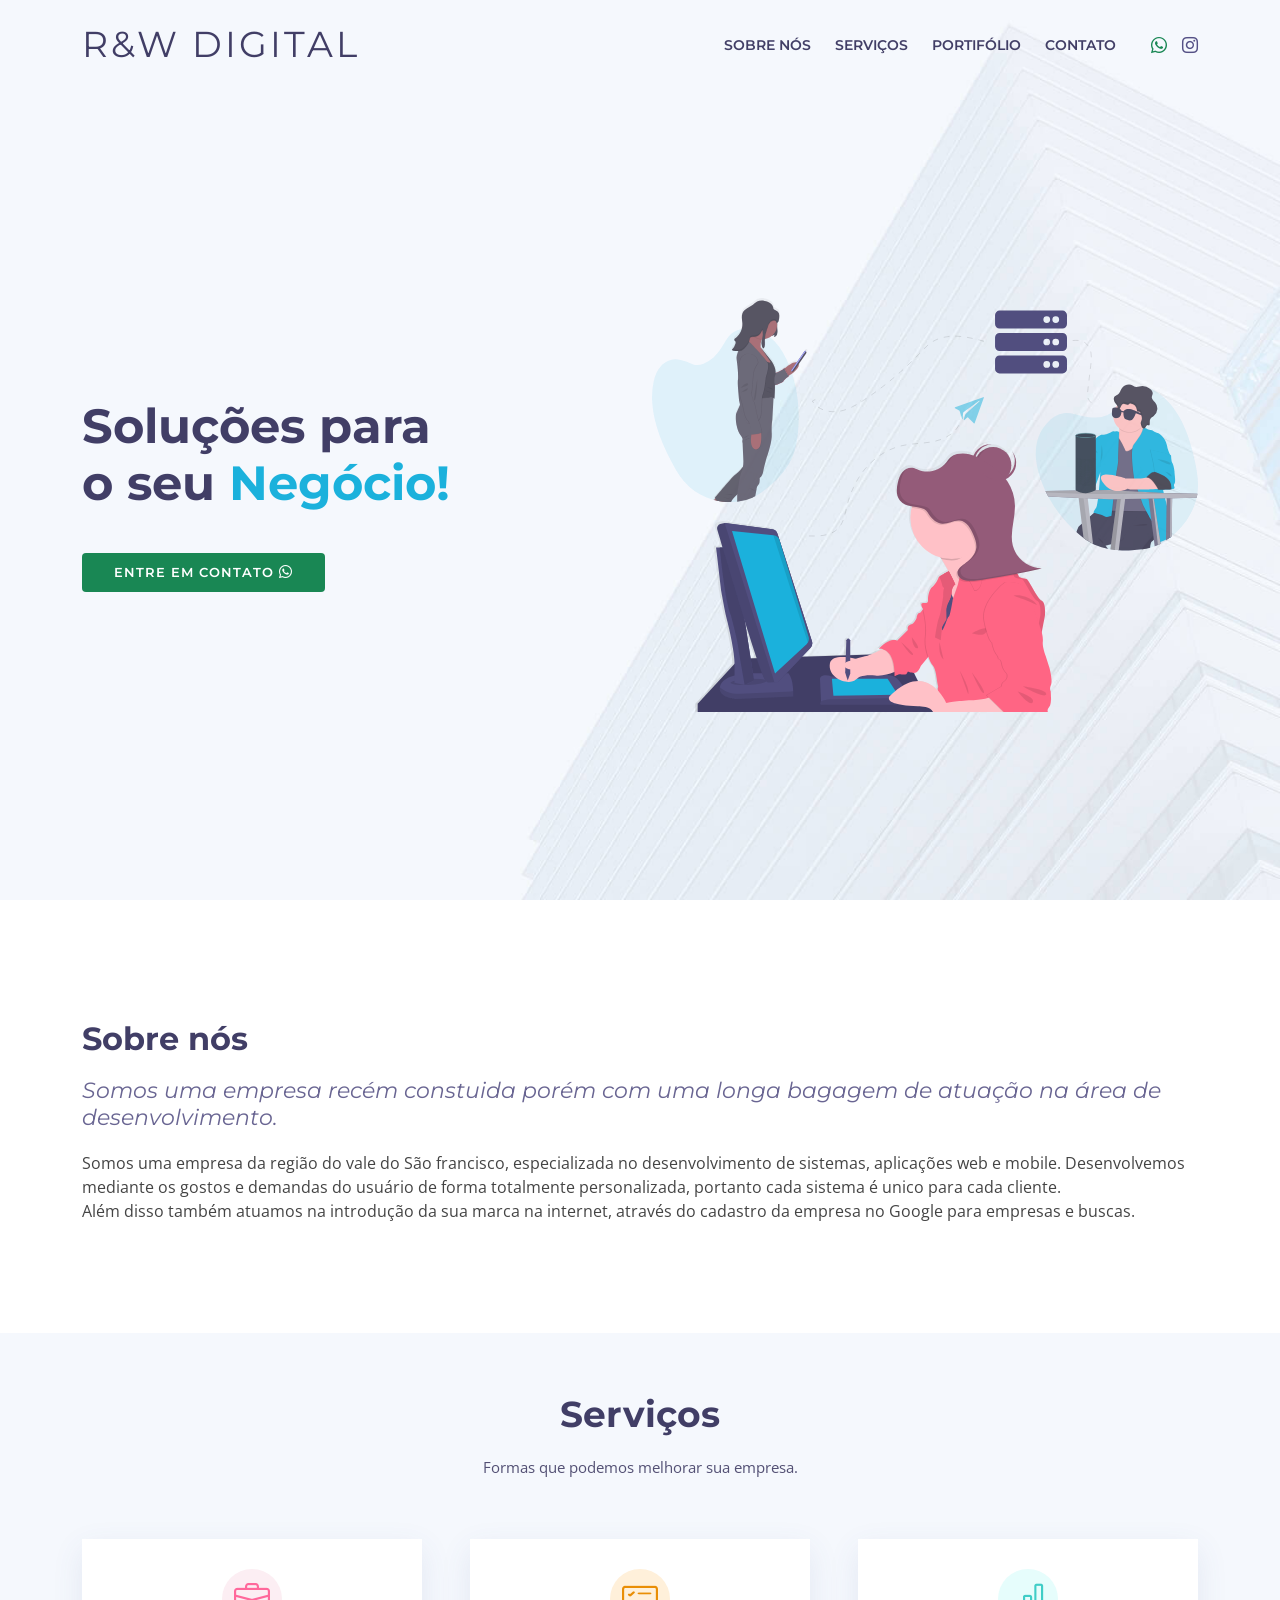
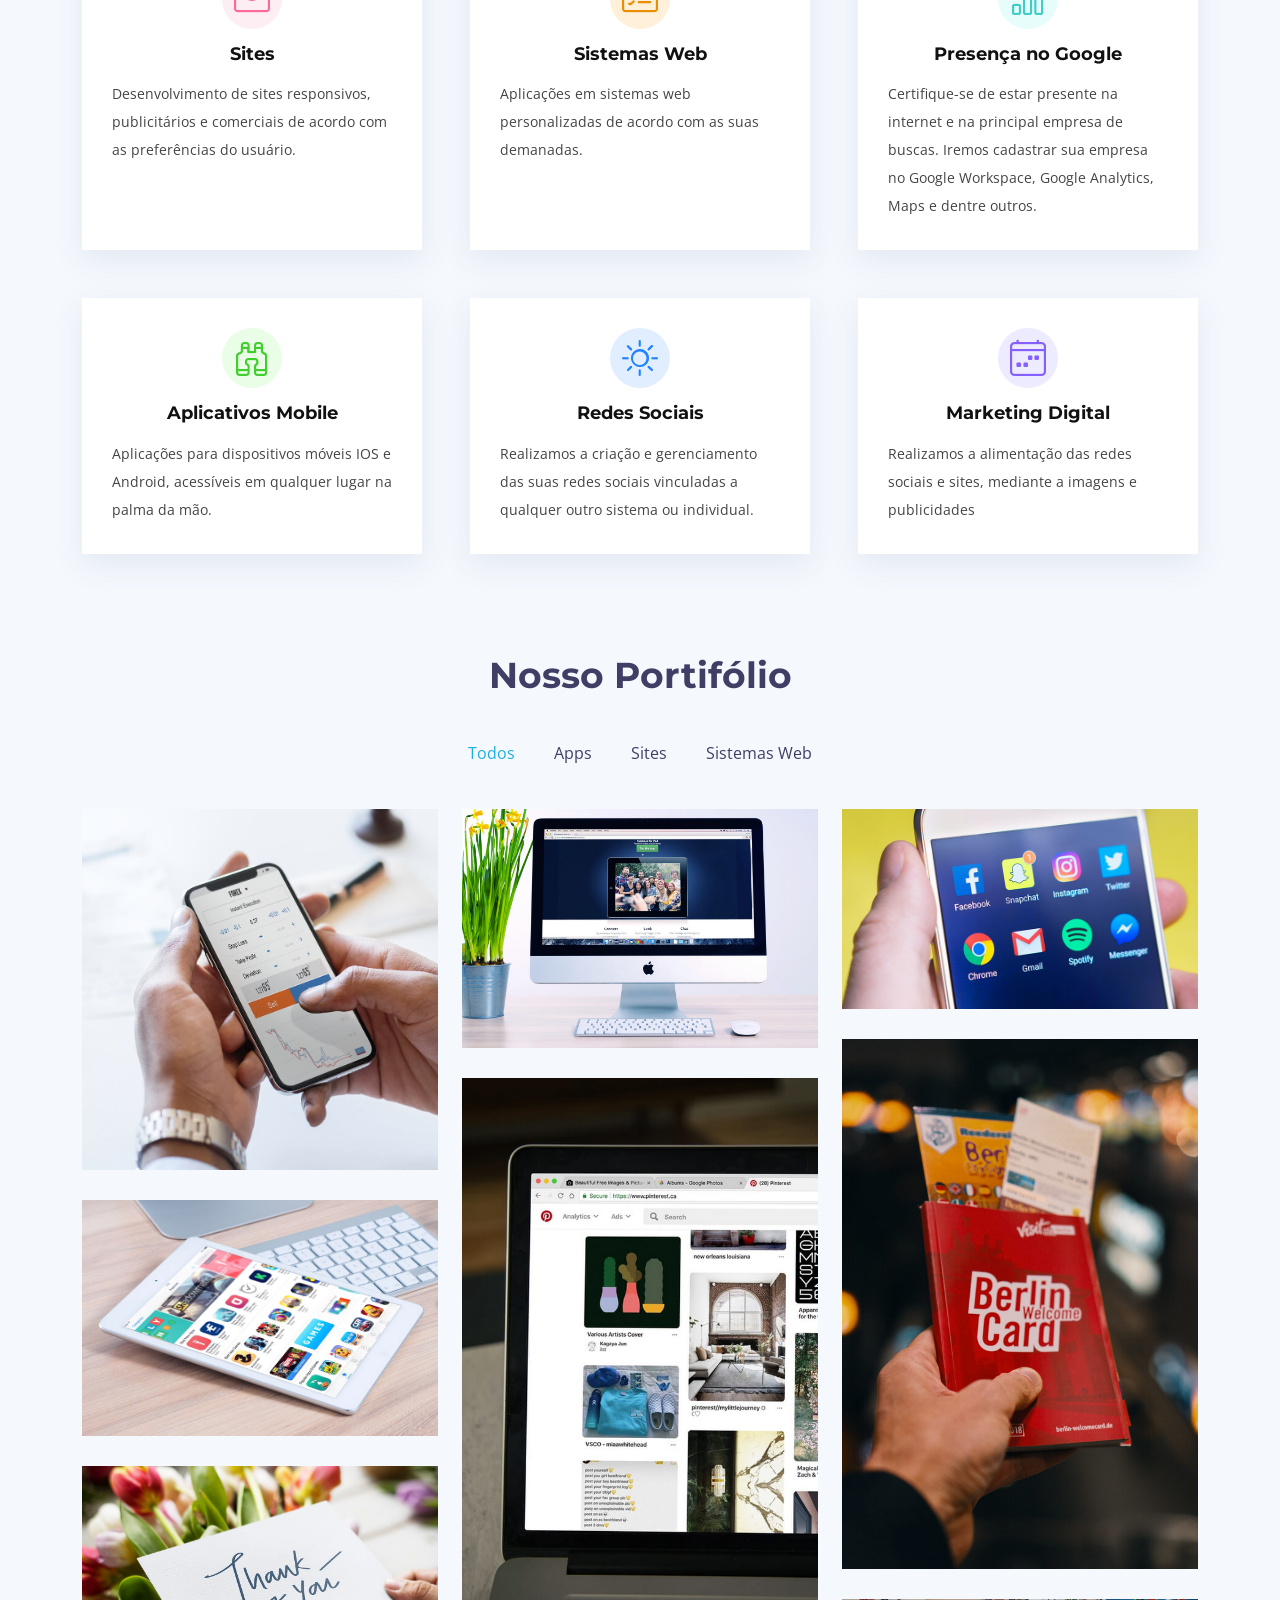
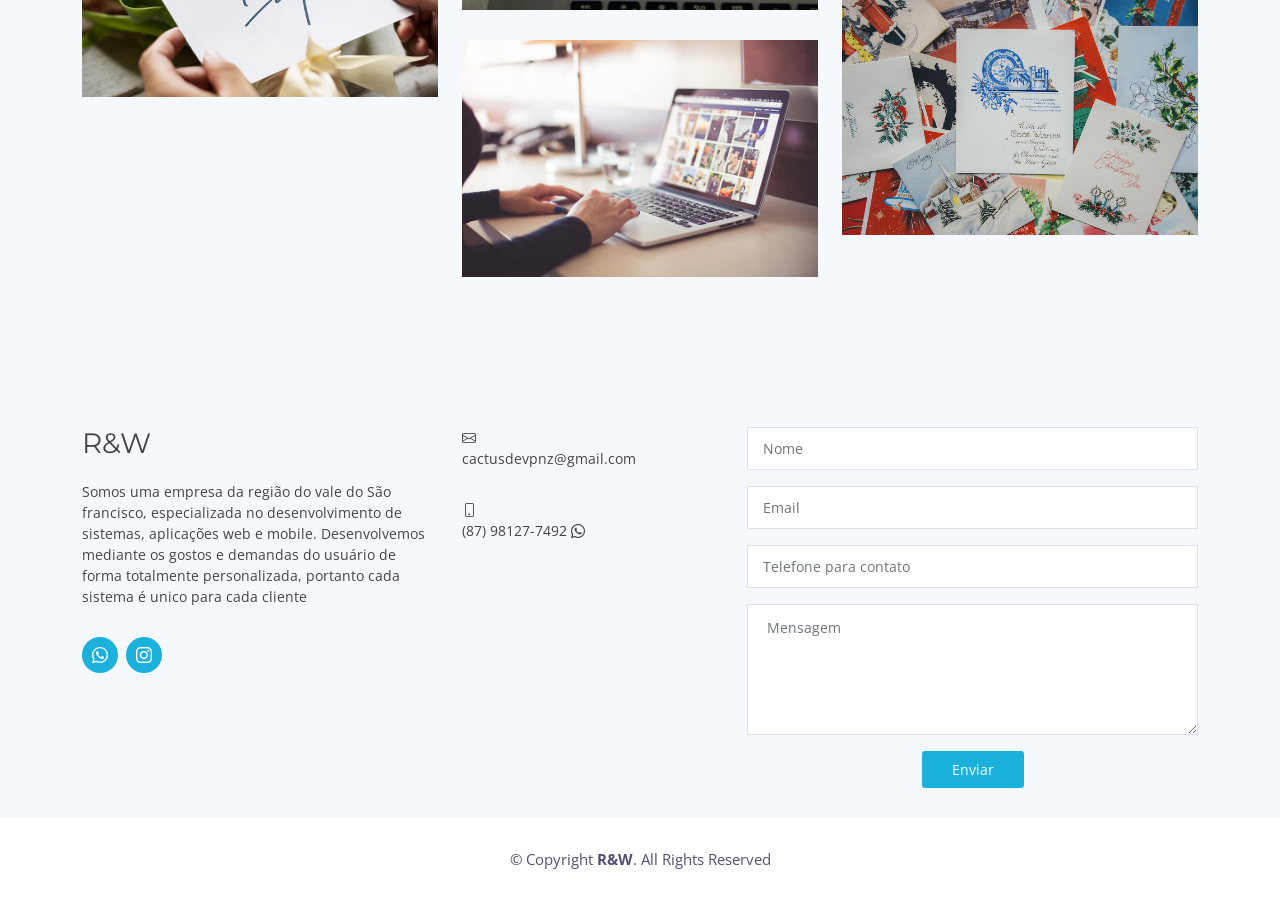
==== index.html @ 94a15585 "contato form" ====
<!DOCTYPE html>
<html lang="pt-br">

<head>
  <meta charset="utf-8">
  <meta content="width=device-width, initial-scale=1.0" name="viewport">
  <meta name="google-site-verification" content="Ckf6EqKa-P6KI727UfQ0Tz6dDLnNfq3krtAMqOIWmUk" />
  <title>R&W</title>
  <meta content="" name="description">
  <meta content="" name="keywords">

  <!-- Favicons -->
  <link href="assets/img/favicon.png" rel="icon">
  <link href="assets/img/apple-touch-icon.png" rel="apple-touch-icon">

  <!-- Google Fonts -->
  <link
    href="https://fonts.googleapis.com/css?family=Open+Sans:300,300i,400,400i,600,600i,700,700i|Montserrat:300,400,500,600,700"
    rel="stylesheet">

  <!-- Vendor CSS Files -->
  <link href="assets/vendor/aos/aos.css" rel="stylesheet">
  <link href="assets/vendor/bootstrap/css/bootstrap.min.css" rel="stylesheet">
  <link href="assets/vendor/bootstrap-icons/bootstrap-icons.css" rel="stylesheet">
  <link href="assets/vendor/glightbox/css/glightbox.min.css" rel="stylesheet">
  <link href="assets/vendor/swiper/swiper-bundle.min.css" rel="stylesheet">

  <!-- Template Main CSS File -->
  <link href="assets/css/style.css" rel="stylesheet">

  <!-- =======================================================
  * Template Name: Rapid - v4.7.1
  * Template URL: https://bootstrapmade.com/rapid-multipurpose-bootstrap-business-template/
  * Author: BootstrapMade.com
  * License: https://bootstrapmade.com/license/
  ======================================================== -->

    <!-- Global site tag (gtag.js) - Google Analytics -->
    <script async src="https://www.googletagmanager.com/gtag/js?id=UA-188227841-1">
    </script>
    <script>
        window.dataLayer = window.dataLayer || [];

        function gtag() {
            dataLayer.push(arguments);
        }
        gtag('js', new Date());

        gtag('config', 'UA-188227841-1');
    </script>
</head>

<body>

  <!-- ======= Header ======= -->
  <header id="header" class="fixed-top d-flex align-items-center header-transparent">
    <div class="container d-flex align-items-center">

      <h1 class="logo me-auto"><a href="index.html">R&W Digital</a></h1>
      <!-- Uncomment below if you prefer to use an image logo -->
      <!-- <a href="index.html" class="logo me-auto"><img src="assets/img/logo.png" alt="" class="img-fluid"></a>-->

      <nav id="navbar" class="navbar order-last order-lg-0">
        <ul>
          <li><a class="nav-link scrollto" href="#about">Sobre nós</a></li>
          <li><a class="nav-link scrollto" href="#services">Serviços</a></li>
          <li><a class="nav-link scrollto " href="#portfolio">Portifólio</a></li>
          <li><a class="nav-link scrollto" href="#footer">Contato</a></li>
        </ul>
        <i class="bi bi-list mobile-nav-toggle"></i>
      </nav>
      <!-- .navbar -->

      <div class="social-links">
        <a href="https://wa.me/+5587981277492" class=""><i class="bi bi-whatsapp btn-outline-success"></i></a>
        <a href="#" class="instagram"><i class="bi bi-instagram"></i></a>
      </div>

    </div>
  </header>
  <!-- End Header -->

  <!-- ======= Hero Section ======= -->
  <section id="hero" class="clearfix">
    <div class="container d-flex h-100">
      <div class="row justify-content-center align-self-center" data-aos="fade-up">
        <div class="col-lg-6 intro-info order-lg-first order-last" data-aos="zoom-in" data-aos-delay="100">
          <h2>Soluções para<br> o seu <span>Negócio!</span></h2>
          <div>
            <a href="https://wa.me/+5587981277492" class="btn-get-started scrollto bg-success">Entre em Contato <i class="bi bi-whatsapp"></i></a>
          </div>
        </div>

        <div class="col-lg-6 intro-img order-lg-last order-first" data-aos="zoom-out" data-aos-delay="200">
          <img src="assets/img/intro-img.svg" alt="" class="img-fluid">
        </div>
      </div>

    </div>
  </section>
  <!-- End Hero -->

  <main id="main">

    <!-- ======= About Section ======= -->
    <section id="about" class="about">

      <div class="container" data-aos="fade-up">
        <div class="">
          
          <!-- imagem de sobre
          <div class="col-lg-5 col-md-6">
            <div class="about-img" data-aos="fade-right" data-aos-delay="100">
              <img src="assets/img/about-img.jpg" alt="">
            </div>
          </div>-->

          <div class="">
            <div class="about-content" data-aos="fade-left" data-aos-delay="100">
              <h2>Sobre nós</h2>
              <h3>Somos uma empresa recém constuida porém com uma longa bagagem de atuação na área de desenvolvimento.
              </h3>

              <p>Somos uma empresa da região do vale do São francisco, especializada no desenvolvimento de sistemas,
                aplicações web e mobile. Desenvolvemos mediante os gostos e demandas do usuário de forma totalmente
                personalizada, portanto cada sistema é unico para cada cliente. <br> Além disso também atuamos na introdução
                da sua marca na internet, através do cadastro da empresa no Google para empresas e buscas.

              </p>
              <!-- tópicos sobre
              <ul>
                <li><i class="bi bi-check-circle"></i> .</li>
                <li><i class="bi bi-check-circle"></i> Duis aute irure dolor in reprehenderit in voluptate velit.</li>
                <li><i class="bi bi-check-circle"></i> Ullamco laboris nisi ut aliquip ex ea commodo consequat. Duis
                  aute irure dolor in reprehenderit in voluptate trideta storacalaperda mastiro dolore eu fugiat nulla
                  pariatur.
                </li>
              </ul>-->

            </div>
          </div>
        </div>
      </div>

    </section>
    <!-- End About Section -->

    <!-- ======= Services Section ======= -->
    <section id="services" class="services section-bg">
      <div class="container" data-aos="fade-up">

        <header class="section-header">
          <h3>Serviços</h3>
          <p>Formas que podemos melhorar sua empresa.</p>
        </header>

        <div class="row g-5">

          <div class="col-md-6 col-lg-4 wow bounceInUp" data-aos="zoom-in" data-aos-delay="100">
            <div class="box">
              <div class="icon" style="background: #fceef3;"><i class="bi bi-briefcase" style="color: #ff689b;"></i>
              </div>
              <h4 class="title"><a>Sites</a></h4>
              <p class="description">Desenvolvimento de sites responsivos, publicitários e comerciais de acordo com as preferências do usuário.</p>
            </div>
          </div>
          <div class="col-md-6 col-lg-4" data-aos="zoom-in" data-aos-delay="200">
            <div class="box">
              <div class="icon" style="background: #fff0da;"><i class="bi bi-card-checklist"
                  style="color: #e98e06;"></i></div>
              <h4 class="title"><a>Sistemas Web </a></h4>
              <p class="description">Aplicações em sistemas web personalizadas de acordo com as suas demanadas.</p>
            </div>
          </div>

          <div class="col-md-6 col-lg-4" data-aos="zoom-in" data-aos-delay="300">
            <div class="box">
              <div class="icon" style="background: #e6fdfc;"><i class="bi bi-bar-chart" style="color: #3fcdc7;"></i>
              </div>
              <h4 class="title"><a>Presença no Google</a></h4>
              <p class="description">Certifique-se de estar presente na internet e na principal empresa de buscas.
                Iremos cadastrar sua empresa no Google Workspace, Google Analytics, Maps e dentre outros. </p>
            </div>
          </div>
          <div class="col-md-6 col-lg-4 wow" data-aos="zoom-in" data-aos-delay="100">
            <div class="box">
              <div class="icon" style="background: #eafde7;"><i class="bi bi-binoculars" style="color:#41cf2e;"></i>
              </div>
              <h4 class="title"><a>Aplicativos Mobile</a></h4>
              <p class="description">Aplicações para dispositivos móveis IOS e Android, acessíveis em qualquer lugar na palma da mão.</p>
            </div>
          </div>

          <div class="col-md-6 col-lg-4" data-aos="zoom-in" data-aos-delay="200" ">
        <div class=" box ">
            <div class=" icon " style=" background: #e1eeff; "><i class=" bi bi-brightness-high " style=" color:
            #2282ff; "></i>
            </div>
            <h4 class=" title "><a>Redes Sociais</a></h4>
            <p class=" description ">Realizamos a criação e gerenciamento das suas redes sociais vinculadas a qualquer outro sistema ou individual.</p>
          </div>
        </div>

        <div class=" col-md-6 col-lg-4 " data-aos=" zoom-in " data-aos-delay=" 300 ">
          <div class=" box ">
            <div class=" icon " style=" background: #ecebff; "><i class=" bi bi-calendar4-week " style=" color:
            #8660fe; "></i>
            </div>
            <h4 class=" title "><a>Marketing Digital</a></h4>
            <p class=" description ">Realizamos a alimentação das redes sociais e sites, mediante a imagens e publicidades </p>
          </div>
        </div>

      </div>

      </div>
    </section><!-- End Services Section -->

    <!-- ======= Features Section ======= -->
    <!-- Seção a avaliar o corte 

    <section id=" features " class=" features ">
      <div class=" container " data-aos=" fade-up ">

        <div class=" row feature-item ">
          <div class=" col-lg-6 " data-aos=" fade-right " data-aos-delay=" 100 ">
            <img src=" assets/img/features-1.svg " class=" img-fluid " alt=" ">
          </div>
          <div class=" col-lg-6 wow fadeInUp pt-5 pt-lg-0 " data-aos=" fade-left " data-aos-delay=" 150 ">
            <h4>Voluptatem dignissimos provident quasi corporis voluptates sit assumenda.</h4>
            <p>
              Ipsum in aspernatur ut possimus sint. Quia omnis est occaecati possimus ea. Quas molestiae perspiciatis
              occaecati qui rerum. Deleniti quod porro sed quisquam saepe. Numquam mollitia recusandae non ad at et a.
            </p>
            <p>
              Ad vitae recusandae odit possimus. Quaerat cum ipsum corrupti. Odit qui asperiores ea corporis deserunt
              veritatis quidem expedita perferendis. Qui rerum eligendi ex doloribus quia sit. Porro rerum eum eum.
            </p>
          </div>
        </div>

        <div class=" row feature-item mt-5 pt-5 ">
          <div class=" col-lg-6 wow fadeInUp order-1 order-lg-2 " data-aos=" fade-left " data-aos-delay=" 100 ">
            <img src=" assets/img/features-2.svg " class=" img-fluid " alt=" ">
          </div>

          <div class=" col-lg-6 wow fadeInUp pt-4 pt-lg-0 order-2 order-lg-1 " data-aos=" fade-right " data-aos-delay="
            150 ">
            <h4>Neque saepe temporibus repellat ea ipsum et. Id vel et quia tempora facere reprehenderit.</h4>
            <p>
              Delectus alias ut incidunt delectus nam placeat in consequatur. Sed cupiditate quia ea quis. Voluptas nemo
              qui aut distinctio. Cumque fugit earum est quam officiis numquam. Ducimus corporis autem at blanditiis
              beatae incidunt sunt.
            </p>
            <p>
              Voluptas saepe natus quidem blanditiis. Non sunt impedit voluptas mollitia beatae. Qui esse molestias.
              Laudantium libero nisi vitae debitis. Dolorem cupiditate est perferendis iusto.
            </p>
            <p>
              Eum quia in. Magni quas ipsum a. Quis ex voluptatem inventore sint quia modi. Numquam est aut fuga
              mollitia exercitationem nam accusantium provident quia.
            </p>
          </div>

        </div>

      </div>
    </section><!-- End Features Section -->

    <!-- ======= Portfolio Section ======= -->
    <section id="portfolio" class=" portfolio section-bg ">
      <div class="container" data-aos=" fade-up ">

        <header class="section-header ">
          <h3 class="section-title">Nosso Portifólio</h3>
        </header>

        <div class="row" data-aos="fade-up" data-aos-delay=" 100 ">
          <div class="col-lg-12">
            <ul id="portfolio-flters">
              <li data-filter=" * " class=" filter-active ">Todos</li>
              <li data-filter=" .filter-app ">Apps</li>
              <li data-filter=" .filter-card ">Sites</li>
              <li data-filter=" .filter-web ">Sistemas Web</li>
            </ul>
          </div>
        </div>

        <div class=" row portfolio-container " data-aos=" fade-up " data-aos-delay=" 200 ">

          <div class=" col-lg-4 col-md-6 portfolio-item filter-app ">
            <div class=" portfolio-wrap ">
              <img src=" assets/img/portfolio/app1.jpg " class=" img-fluid " alt=" ">
              <div class=" portfolio-info ">
                <h4><a href=" portfolio-details.html ">App 1</a></h4>
                <p>App</p>
                <div>
                  <a href=" assets/img/portfolio/app1.jpg " data-gallery=" portfolioGallery " title=" App 1 "
                    class=" link-preview portfolio-lightbox "><i class=" bi bi-plus "></i></a>
                  <a href=" portfolio-details.html " class=" link-details " title=" More Details "><i
                      class=" bi bi-link "></i></a>
                </div>
              </div>
            </div>
          </div>

          <div class=" col-lg-4 col-md-6 portfolio-item filter-web " data-wow-delay=" 0.1s ">
            <div class=" portfolio-wrap ">
              <img src=" assets/img/portfolio/web3.jpg " class=" img-fluid " alt=" ">
              <div class=" portfolio-info ">
                <h4><a href=" portfolio-details.html ">Web 3</a></h4>
                <p>Web</p>
                <div>
                  <a href=" assets/img/portfolio/web3.jpg " class=" link-preview portfolio-lightbox "
                    data-gallery=" portfolioGallery " title=" Web 3 "><i class=" bi bi-plus "></i></a>
                  <a href=" portfolio-details.html " class=" link-details " title=" More Details "><i
                      class=" bi bi-link "></i></a>
                </div>
              </div>
            </div>
          </div>

          <div class=" col-lg-4 col-md-6 portfolio-item filter-app " data-wow-delay=" 0.2s ">
            <div class=" portfolio-wrap ">
              <img src=" assets/img/portfolio/app2.jpg " class=" img-fluid " alt=" ">
              <div class=" portfolio-info ">
                <h4><a href=" portfolio-details.html ">App 2</a></h4>
                <p>App</p>
                <div>
                  <a href=" assets/img/portfolio/app2.jpg " class=" link-preview portfolio-lightbox "
                    data-gallery=" portfolioGallery " title=" App 2 "><i class=" bi bi-plus "></i></a>
                  <a href=" portfolio-details.html " class=" link-details " title=" More Details "><i
                      class=" bi bi-link "></i></a>
                </div>
              </div>
            </div>
          </div>

          <div class=" col-lg-4 col-md-6 portfolio-item filter-card ">
            <div class=" portfolio-wrap ">
              <img src=" assets/img/portfolio/card2.jpg " class=" img-fluid " alt=" ">
              <div class=" portfolio-info ">
                <h4><a href=" portfolio-details.html ">Card 2</a></h4>
                <p>Card</p>
                <div>
                  <a href=" assets/img/portfolio/card2.jpg " class=" link-preview portfolio-lightbox "
                    data-gallery=" portfolioGallery " title=" Card 2 "><i class=" bi bi-plus "></i></a>
                  <a href=" portfolio-details.html " class=" link-details " title=" More Details "><i
                      class=" bi bi-link "></i></a>
                </div>
              </div>
            </div>
          </div>

          <div class=" col-lg-4 col-md-6 portfolio-item filter-web " data-wow-delay=" 0.1s ">
            <div class=" portfolio-wrap ">
              <img src=" assets/img/portfolio/web2.jpg " class=" img-fluid " alt=" ">
              <div class=" portfolio-info ">
                <h4><a href=" portfolio-details.html ">Web 2</a></h4>
                <p>Web</p>
                <div>
                  <a href=" assets/img/portfolio/web2.jpg " class=" link-preview portfolio-lightbox "
                    data-gallery=" portfolioGallery " title=" Web 2 "><i class=" bi bi-plus "></i></a>
                  <a href=" portfolio-details.html " class=" link-details " title=" More Details "><i
                      class=" bi bi-link "></i></a>
                </div>
              </div>
            </div>
          </div>

          <div class=" col-lg-4 col-md-6 portfolio-item filter-app " data-wow-delay=" 0.2s ">
            <div class=" portfolio-wrap ">
              <img src=" assets/img/portfolio/app3.jpg " class=" img-fluid " alt=" ">
              <div class=" portfolio-info ">
                <h4><a href=" portfolio-details.html ">App 3</a></h4>
                <p>App</p>
                <div>
                  <a href=" assets/img/portfolio/app3.jpg " class=" link-preview portfolio-lightbox "
                    data-gallery=" portfolioGallery " title=" App 3 "><i class=" bi bi-plus "></i></a>
                  <a href=" portfolio-details.html " class=" link-details " title=" More Details "><i
                      class=" bi bi-link "></i></a>
                </div>
              </div>
            </div>
          </div>

          <div class=" col-lg-4 col-md-6 portfolio-item filter-card ">
            <div class=" portfolio-wrap ">
              <img src=" assets/img/portfolio/card1.jpg " class=" img-fluid " alt=" ">
              <div class=" portfolio-info ">
                <h4><a href=" portfolio-details.html ">Card 1</a></h4>
                <p>Card</p>
                <div>
                  <a href=" assets/img/portfolio/card1.jpg " class=" link-preview portfolio-lightbox "
                    data-gallery=" portfolioGallery " title=" Card 1 "><i class=" bi bi-plus "></i></a>
                  <a href=" portfolio-details.html " class=" link-details " title=" More Details "><i
                      class=" bi bi-link "></i></a>
                </div>
              </div>
            </div>
          </div>

          <div class=" col-lg-4 col-md-6 portfolio-item filter-card " data-wow-delay=" 0.1s ">
            <div class=" portfolio-wrap ">
              <img src=" assets/img/portfolio/card3.jpg " class=" img-fluid " alt=" ">
              <div class=" portfolio-info ">
                <h4><a href=" portfolio-details.html ">Card 3</a></h4>
                <p>Card</p>
                <div>
                  <a href=" assets/img/portfolio/card3.jpg " class=" link-preview portfolio-lightbox "
                    data-gallery=" portfolioGallery " title=" Card 3 "><i class=" bi bi-plus "></i></a>
                  <a href=" portfolio-details.html " class=" link-details " title=" More Details "><i
                      class=" bi bi-link "></i></a>
                </div>
              </div>
            </div>
          </div>

          <div class=" col-lg-4 col-md-6 portfolio-item filter-web " data-wow-delay=" 0.2s ">
            <div class=" portfolio-wrap ">
              <img src=" assets/img/portfolio/web1.jpg " class=" img-fluid " alt=" ">
              <div class=" portfolio-info ">
                <h4><a href=" portfolio-details.html ">Web 1</a></h4>
                <p>Web</p>
                <div>
                  <a href=" assets/img/portfolio/web1.jpg " class=" link-preview portfolio-lightbox "
                    data-gallery=" portfolioGallery " title=" Web 1 "><i class=" bi bi-plus "></i></a>
                  <a href=" portfolio-details.html " class=" link-details " title=" More Details "><i
                      class=" bi bi-link "></i></a>
                </div>
              </div>
            </div>
          </div>

        </div>

      </div>
    </section><!-- End Portfolio Section -->


    <!-- ======= Testimonials Section ======= -->
    <!--
    <section id=" testimonials " class=" testimonials ">
      <div class=" container " data-aos=" zoom-in ">

        <header class=" section-header ">
          <h3>Testimonials</h3>
        </header>

        <div class=" row justify-content-center ">
          <div class=" col-lg-8 ">

            <div class=" testimonials-slider swiper " data-aos=" fade-up " data-aos-delay=" 100 ">
              <div class=" swiper-wrapper ">

                <div class=" swiper-slide ">
                  <div class=" testimonial-item ">
                    <img src=" assets/img/testimonial-1.jpg " class=" testimonial-img " alt=" ">
                    <h3>Saul Goodman</h3>
                    <h4>Ceo &amp; Founder</h4>
                    <p>
                      Proin iaculis purus consequat sem cure digni ssim donec porttitora entum suscipit rhoncus. Accusantium quam, ultricies eget id, aliquam eget nibh et. Maecen aliquam, risus at semper.
                    </p>
                  </div>
                </div><!-- End testimonial item -->
    <!--
                <div class=" swiper-slide ">
                  <div class=" testimonial-item ">
                    <img src=" assets/img/testimonial-2.jpg " class=" testimonial-img " alt=" ">
                    <h3>Sara Wilsson</h3>
                    <h4>Designer</h4>
                    <p>
                      Export tempor illum tamen malis malis eram quae irure esse labore quem cillum quid cillum eram malis quorum velit fore eram velit sunt aliqua noster fugiat irure amet legam anim culpa.
                    </p>
                  </div>
                </div><!-- End testimonial item -->
    <!--              
                <div class=" swiper-slide ">
                  <div class=" testimonial-item ">
                    <img src=" assets/img/testimonial-3.jpg " class=" testimonial-img " alt=" ">
                    <h3>Jena Karlis</h3>
                    <h4>Store Owner</h4>
                    <p>
                      Enim nisi quem export duis labore cillum quae magna enim sint quorum nulla quem veniam duis minim tempor labore quem eram duis noster aute amet eram fore quis sint minim.
                    </p>
                  </div>
                </div><!-- End testimonial item -->
    <!--
                <div class=" swiper-slide ">
                  <div class=" testimonial-item ">
                    <img src=" assets/img/testimonial-4.jpg " class=" testimonial-img " alt=" ">
                    <h3>Matt Brandon</h3>
                    <h4>Freelancer</h4>
                    <p>
                      Fugiat enim eram quae cillum dolore dolor amet nulla culpa multos export minim fugiat minim velit minim dolor enim duis veniam ipsum anim magna sunt elit fore quem dolore labore illum veniam.
                    </p>
                  </div>
                </div><!-- End testimonial item -->
    <!--
              </div>
              <div class=" swiper-pagination "></div>
            </div>
          </div>
        </div>

      </div>
    </section><!-- End Testimonials Section -->

    <!-- ======= Clients Section ======= -->
    <!--
    <section id=" clients " class=" clients ">
      <div class=" container " data-aos=" zoom-in ">

        <header class=" section-header ">
          <h3>Our Clients</h3>
        </header>

        <div class=" clients-slider swiper ">
          <div class=" swiper-wrapper align-items-center ">
            <div class=" swiper-slide "><img src=" assets/img/clients/client-1.png " class=" img-fluid " alt=" "></div>
            <div class=" swiper-slide "><img src=" assets/img/clients/client-2.png " class=" img-fluid " alt=" "></div>
            <div class=" swiper-slide "><img src=" assets/img/clients/client-3.png " class=" img-fluid " alt=" "></div>
            <div class=" swiper-slide "><img src=" assets/img/clients/client-4.png " class=" img-fluid " alt=" "></div>
            <div class=" swiper-slide "><img src=" assets/img/clients/client-5.png " class=" img-fluid " alt=" "></div>
            <div class=" swiper-slide "><img src=" assets/img/clients/client-6.png " class=" img-fluid " alt=" "></div>
            <div class=" swiper-slide "><img src=" assets/img/clients/client-7.png " class=" img-fluid " alt=" "></div>
            <div class=" swiper-slide "><img src=" assets/img/clients/client-8.png " class=" img-fluid " alt=" "></div>
          </div>
          <div class=" swiper-pagination "></div>
        </div>

      </div>
    </section><!-- End Clients Section -->


    <!-- ======= F.A.Q Section ======= -->


  </main><!-- End #main -->

  <!-- ======= Footer ======= -->
  <footer id="footer" class=" section-bg ">
    <div class=" footer-top ">
      <div class=" container ">

        <div class=" row ">

          <div class=" col-lg-4 col-md-6 ">
            <div class=" contact-about ">
              <h3>R&W</h3>
              <p>Somos uma empresa da região do vale do São francisco, especializada no desenvolvimento de sistemas,
                aplicações web e mobile. Desenvolvemos mediante os gostos e demandas do usuário de forma totalmente
                personalizada, portanto cada sistema é unico para cada cliente
              </p>
              <div class=" social-links ">
                <a href=" https://wa.me/+5587981277492 " class=" "><i class=" bi bi-whatsapp "></i></a>
                <a href=" # " class=" instagram "><i class=" bi bi-instagram "></i></a>
              </div>
            </div>
          </div>

          <div class=" col-lg-3 col-md-6 ">
            <div class=" info ">
              <!-- Endereço fisico 
          <div>
          <i class=" bi bi-geo-alt "></i>
          <p>A108 Adam Street<br>New York, NY 535022</p>
        </div>-->

              <div>
                <i class=" bi bi-envelope "></i>
                <p>cactusdevpnz@gmail.com</p>
              </div>

              <div>
                <i class=" bi bi-phone "></i>
                <p> (87) 98127-7492 <i class=" bi bi-whatsapp "></i></p>
                <span>
                 
                  
                </span>
              </div>

            </div>
          </div>
          
          <div class="col-lg-5 col-md-12 ">
            <form name="contact" method="POST" data-netlify-recaptcha="true" data-netlify="true" class="php-email-form ">
              <div class="form-group ">
                <input type="text " name="name " class="form-control " id="name " placeholder="Nome " required>
              </div>
              <div class="form-group mt-3">
                <input type=" email " class="form-control" name=" email " id="email" placeholder="Email" required>
              </div>
              <div class=" form-group mt-3 ">
                <input type= "text" class="form-control" name="subject" id="subject" placeholder="Telefone para contato"
                  required>
              </div>
              <div class="form-group mt-3">
                <textarea class="form-control" name=" message " rows=" 5 " placeholder=" Mensagem " required></textarea>
              </div>
              <div class="my-3">
                <div class="loading">Loading</div>
                <div class="error-message"></div>
                <div class="sent-message">Mensagem enviada, entraremos em contato assim que possivel. Obrigado!</div>
              </div>
              <div data-netlify-recaptcha="true"></div>
              <div class="text-center"><button type="submit">Enviar</button></div>
            </form>
          </div>

        </div>

      </div>

    </div>
    </div>

    <div class=" container ">
      <div class=" copyright ">
        &copy; Copyright <strong>R&W</strong>. All Rights Reserved
      </div>

    </div>
  </footer><!-- End  Footer -->

  <a href=" # " class=" back-to-top d-flex align-items-center justify-content-center "><i
      class=" bi bi-arrow-up-short "></i></a>

  <!-- Vendor JS Files -->
  <script src=" assets/vendor/purecounter/purecounter.js "></script>
  <script src=" assets/vendor/aos/aos.js "></script>
  <script src=" assets/vendor/bootstrap/js/bootstrap.bundle.min.js "></script>
  <script src=" assets/vendor/glightbox/js/glightbox.min.js "></script>
  <script src=" assets/vendor/isotope-layout/isotope.pkgd.min.js "></script>
  <script src=" assets/vendor/swiper/swiper-bundle.min.js "></script>
  <script src=" assets/vendor/php-email-form/validate.js "></script>

  <!-- Template Main JS File -->
  <script src=" assets/js/main.js "></script>

</body>

</html>
---- assets/css/style.css ----
/**
* Template Name: Rapid - v4.7.1
* Template URL: https://bootstrapmade.com/rapid-multipurpose-bootstrap-business-template/
* Author: BootstrapMade.com
* License: https://bootstrapmade.com/license/
*/

/*--------------------------------------------------------------
# General
--------------------------------------------------------------*/
body {
  background: #fff;
  color: #444;
  font-family: "Open Sans", sans-serif;
}

a {
  color: #1bb1dc;
  text-decoration: none;
  transition: 0.5s;
}

a:hover, a:active, a:focus {
  color: #0a98c0;
  outline: none;
  text-decoration: none;
}

p {
  padding: 0;
  margin: 0 0 30px 0;
}

h1, h2, h3, h4, h5, h6 {
  font-family: "Montserrat", sans-serif;
  font-weight: 400;
  margin: 0 0 20px 0;
  padding: 0;
}

/*--------------------------------------------------------------
# Back to top button
--------------------------------------------------------------*/
.back-to-top {
  position: fixed;
  visibility: hidden;
  opacity: 0;
  right: 15px;
  bottom: 15px;
  z-index: 996;
  background: #1bb1dc;
  width: 40px;
  height: 40px;
  border-radius: 50px;
  transition: all 0.4s;
}
.back-to-top i {
  font-size: 28px;
  color: #fff;
  line-height: 0;
}
.back-to-top:hover {
  background: #39c0e7;
  color: #fff;
}
.back-to-top.active {
  visibility: visible;
  opacity: 1;
}

/*--------------------------------------------------------------
# Disable aos animation delay on mobile devices
--------------------------------------------------------------*/
@media screen and (max-width: 768px) {
  [data-aos-delay] {
    transition-delay: 0 !important;
  }
}
/*--------------------------------------------------------------
# Header
--------------------------------------------------------------*/
#header {
  background: #fff;
  transition: all 0.5s;
  z-index: 997;
  height: 90px;
}
#header.header-transparent {
  background: transparent;
}
#header.header-scrolled {
  background: #fff;
  height: 70px;
  box-shadow: 0px 0px 30px rgba(127, 137, 161, 0.3);
}
#header .logo {
  font-size: 36px;
  margin: 0;
  padding: 0;
  font-weight: 400;
  letter-spacing: 3px;
  text-transform: uppercase;
}
#header .logo a {
  color: #413e66;
}
#header .logo img {
  max-height: 40px;
}
#header .social-links {
  margin: 0 0 0 20px;
  display: inline-flex;
  align-items: center;
  justify-content: center;
}
#header .social-links a {
  color: #555186;
  transition: 0.3s;
  line-height: 0;
  margin-left: 15px;
}
#header .social-links a i {
  line-height: 0;
}
#header .social-links a:hover {
  color: #1bb1dc;
}
@media (max-width: 992px) {
  #header .social-links {
    margin: 0 15px 0 0;
  }
}
@media (max-width: 992px) {
  #header .logo {
    font-size: 28px;
  }
}

/*--------------------------------------------------------------
# Navigation Menu
--------------------------------------------------------------*/
/**
* Desktop Navigation 
*/
.navbar {
  padding: 0;
}
.navbar ul {
  margin: 0;
  padding: 0;
  display: flex;
  list-style: none;
  align-items: center;
}
.navbar li {
  position: relative;
}
.navbar a, .navbar a:focus {
  display: flex;
  align-items: center;
  justify-content: space-between;
  padding: 10px 0 10px 24px;
  font-family: "Montserrat", sans-serif;
  text-transform: uppercase;
  font-size: 14px;
  font-weight: 600;
  color: #413e66;
  white-space: nowrap;
  transition: 0.3s;
}
.navbar a i, .navbar a:focus i {
  font-size: 12px;
  line-height: 0;
  margin-left: 5px;
}
.navbar a:hover, .navbar .active, .navbar .active:focus, .navbar li:hover > a {
  color: #1bb1dc;
}
.navbar .dropdown ul {
  display: block;
  position: absolute;
  left: 24px;
  top: calc(100% + 30px);
  margin: 0;
  padding: 10px 0;
  z-index: 99;
  opacity: 0;
  visibility: hidden;
  background: #fff;
  box-shadow: 0px 0px 30px rgba(127, 137, 161, 0.25);
  transition: 0.3s;
}
.navbar .dropdown ul li {
  min-width: 200px;
}
.navbar .dropdown ul a {
  padding: 10px 20px;
  text-transform: none;
  font-weight: 400;
}
.navbar .dropdown ul a i {
  font-size: 12px;
}
.navbar .dropdown ul a:hover, .navbar .dropdown ul .active:hover, .navbar .dropdown ul li:hover > a {
  color: #1bb1dc;
}
.navbar .dropdown:hover > ul {
  opacity: 1;
  top: 100%;
  visibility: visible;
}
.navbar .dropdown .dropdown ul {
  top: 0;
  left: calc(100% - 30px);
  visibility: hidden;
}
.navbar .dropdown .dropdown:hover > ul {
  opacity: 1;
  top: 0;
  left: 100%;
  visibility: visible;
}
@media (max-width: 1366px) {
  .navbar .dropdown .dropdown ul {
    left: -90%;
  }
  .navbar .dropdown .dropdown:hover > ul {
    left: -100%;
  }
}

/**
* Mobile Navigation 
*/
.mobile-nav-toggle {
  color: #413e66;
  font-size: 28px;
  cursor: pointer;
  display: none;
  line-height: 0;
  transition: 0.5s;
}
.mobile-nav-toggle.bi-x {
  color: #fff;
}

@media (max-width: 991px) {
  .mobile-nav-toggle {
    display: block;
  }

  .navbar ul {
    display: none;
  }
}
.navbar-mobile {
  position: fixed;
  overflow: hidden;
  top: 0;
  right: 0;
  left: 0;
  bottom: 0;
  background: rgba(45, 43, 70, 0.9);
  transition: 0.3s;
  z-index: 999;
}
.navbar-mobile .mobile-nav-toggle {
  position: absolute;
  top: 15px;
  right: 15px;
}
.navbar-mobile ul {
  display: block;
  position: absolute;
  top: 55px;
  right: 15px;
  bottom: 15px;
  left: 15px;
  padding: 10px 0;
  background-color: #fff;
  overflow-y: auto;
  transition: 0.3s;
}
.navbar-mobile a, .navbar-mobile a:focus {
  padding: 10px 20px;
  font-size: 15px;
  color: #413e66;
}
.navbar-mobile a:hover, .navbar-mobile .active, .navbar-mobile li:hover > a {
  color: #1bb1dc;
}
.navbar-mobile .getstarted, .navbar-mobile .getstarted:focus {
  margin: 15px;
}
.navbar-mobile .dropdown ul {
  position: static;
  display: none;
  margin: 10px 20px;
  padding: 10px 0;
  z-index: 99;
  opacity: 1;
  visibility: visible;
  background: #fff;
  box-shadow: 0px 0px 30px rgba(127, 137, 161, 0.25);
}
.navbar-mobile .dropdown ul li {
  min-width: 200px;
}
.navbar-mobile .dropdown ul a {
  padding: 10px 20px;
}
.navbar-mobile .dropdown ul a i {
  font-size: 12px;
}
.navbar-mobile .dropdown ul a:hover, .navbar-mobile .dropdown ul .active:hover, .navbar-mobile .dropdown ul li:hover > a {
  color: #1bb1dc;
}
.navbar-mobile .dropdown > .dropdown-active {
  display: block;
}

/*--------------------------------------------------------------
# Hero Section
--------------------------------------------------------------*/
#hero {
  width: 100%;
  height: 100vh;
  position: relative;
  background: #f5f8fd url("../img/intro-bg.jpg") center top no-repeat;
  background-size: cover;
  padding-top: 110px;
}
@media (max-width: 991px) {
  #hero {
    height: auto;
    padding: 100px 0 60px 0;
  }
  #hero .container {
    height: auto !important;
  }
  #hero .intro-img {
    width: 80%;
  }
}
@media (min-width: 992px) {
  #hero .intro-info {
    padding-top: 100px;
  }
}
@media (max-width: 991px) {
  #hero .intro-info {
    text-align: center;
    padding-top: 40px;
  }
}
#hero .intro-info h2 {
  color: #413e66;
  margin-bottom: 40px;
  font-size: 48px;
  font-weight: 700;
}
#hero .intro-info h2 span {
  color: #1bb1dc;
}
@media (max-width: 991px) {
  #hero .intro-info h2 {
    font-size: 34px;
    margin-bottom: 30px;
  }
}
#hero .intro-info .btn-get-started, #hero .intro-info .btn-services {
  font-family: "Montserrat", sans-serif;
  font-size: 13px;
  font-weight: 600;
  text-transform: uppercase;
  letter-spacing: 1px;
  display: inline-block;
  padding: 10px 32px;
  border-radius: 4px;
  transition: 0.5s;
  color: #fff;
  background: #1bb1dc;
  color: #fff;
}
#hero .intro-info .btn-get-started:hover, #hero .intro-info .btn-services:hover {
  background: #0a98c0;
}

/*--------------------------------------------------------------
# Sections
--------------------------------------------------------------*/
section {
  overflow: hidden;
}

/* Sections Header
--------------------------------*/
.section-header h3 {
  font-size: 36px;
  color: #413e66;
  text-align: center;
  font-weight: 700;
  position: relative;
  font-family: "Montserrat", sans-serif;
}
.section-header p {
  text-align: center;
  margin: auto;
  font-size: 15px;
  padding-bottom: 60px;
  color: #535074;
  width: 50%;
}
@media (max-width: 767px) {
  .section-header p {
    width: 100%;
  }
}

/* Section with background
--------------------------------*/
.section-bg {
  background: #f5f8fd;
}

/* About Us Section
--------------------------------*/
#about {
  padding: 80px 0;
}
#about .about-content {
  padding-top: 40px;
}
#about .about-content h2 {
  color: #413e66;
  font-family: "Montserrat", sans-serif;
  font-weight: 700;
}
#about .about-content h3 {
  color: #696592;
  font-weight: 400;
  font-size: 22px;
  font-style: italic;
}
#about .about-content ul {
  list-style: none;
  padding: 0;
}
#about .about-content ul li {
  padding-bottom: 10px;
}
#about .about-content ul li i {
  font-size: 20px;
  padding-right: 4px;
  color: #1bb1dc;
}
#about .about-img {
  position: relative;
  margin: 30px 30px 30px 30px;
}
#about .about-img img {
  width: 100%;
  border: 8px solid #fff;
  transition: 0.5s;
}
#about .about-img img:hover {
  width: 100%;
  transform: scale(1.03);
}
#about .about-img::before {
  position: absolute;
  left: -31px;
  top: -30px;
  width: 90%;
  height: 92%;
  z-index: -1;
  content: "";
  background-color: #ebf1fa;
  transition: 0.5s;
}
#about .about-img::after {
  position: absolute;
  right: -31px;
  bottom: -30px;
  width: 90%;
  height: 92%;
  z-index: -1;
  content: "";
  background-color: #ebf1fa;
  transition: 0.5s;
}

/* Services Section
--------------------------------*/
#services {
  padding: 60px 0 40px 0;
}
#services .box {
  padding: 30px;
  position: relative;
  overflow: hidden;
  background: #fff;
  box-shadow: 0 10px 29px 0 rgba(68, 88, 144, 0.1);
  transition: all 0.3s ease-in-out;
  text-align: center;
  height: 100%;
}
#services .box:hover {
  transform: scale(1.1);
}
#services .icon {
  margin: 0 auto 15px auto;
  padding-top: 12px;
  display: inline-block;
  text-align: center;
  border-radius: 50%;
  width: 60px;
  height: 60px;
}
#services .icon i {
  font-size: 36px;
  line-height: 0;
}
#services .title {
  font-weight: 700;
  margin-bottom: 15px;
  font-size: 18px;
}
#services .title a {
  color: #111;
}
#services .box:hover .title a {
  color: #1bb1dc;
}
#services .description {
  font-size: 14px;
  line-height: 28px;
  margin-bottom: 0;
  text-align: left;
}

/* Why Us Section
--------------------------------*/
#why-us {
  padding: 60px 0;
}
@media (max-width: 991px) {
  #why-us .why-us-content {
    padding-top: 30px;
  }
}
#why-us .why-us-content .features {
  margin: 0 0 15px 0;
  padding: 0;
}
#why-us .why-us-content .features i {
  font-size: 36px;
  float: left;
}
#why-us .why-us-content .features h4 {
  font-size: 24px;
  font-weight: 600;
  margin-left: 56px;
  color: #413e66;
  margin-bottom: 5px;
}
#why-us .why-us-content .features p {
  font-size: 16px;
  margin-left: 56px;
  color: #555186;
}
#why-us .counters {
  padding-top: 40px;
}
#why-us .counters span {
  font-family: "Montserrat", sans-serif;
  font-weight: bold;
  font-size: 48px;
  display: block;
  color: #555186;
}
#why-us .counters p {
  padding: 0;
  margin: 0 0 20px 0;
  font-family: "Montserrat", sans-serif;
  font-size: 14px;
  color: #8a87b6;
}

/* Call To Action Section
--------------------------------*/
#call-to-action {
  background: #2d2b46;
  background-size: cover;
  padding: 40px 0;
}
#call-to-action .cta-title {
  color: #fff;
  font-size: 28px;
  font-weight: 700;
}
#call-to-action .cta-text {
  color: #fff;
}
@media (min-width: 991px) {
  #call-to-action .cta-btn-container {
    display: flex;
    align-items: center;
    justify-content: flex-end;
  }
}
#call-to-action .cta-btn {
  font-family: "Montserrat", sans-serif;
  font-weight: 700;
  font-size: 16px;
  letter-spacing: 1px;
  display: inline-block;
  padding: 8px 26px;
  border-radius: 3px;
  transition: 0.5s;
  margin: 10px;
  border: 3px solid #fff;
  color: #fff;
}
#call-to-action .cta-btn:hover {
  background: #1bb1dc;
  border: 3px solid #1bb1dc;
}

/* Features Section
--------------------------------*/
#features {
  padding: 80px 0;
}
#features h4 {
  font-weight: 600;
  font-size: 24px;
}

/* Portfolio Section
--------------------------------*/
#portfolio {
  padding: 60px 0;
}
#portfolio #portfolio-flters {
  padding: 0;
  margin: 5px 0 35px 0;
  list-style: none;
  text-align: center;
}
#portfolio #portfolio-flters li {
  cursor: pointer;
  margin: 15px 15px 15px 0;
  display: inline-block;
  padding: 6px 10px;
  font-size: 16px;
  line-height: 20px;
  color: #413e66;
  margin-bottom: 5px;
  transition: all 0.3s ease-in-out;
}
#portfolio #portfolio-flters li:hover, #portfolio #portfolio-flters li.filter-active {
  color: #1bb1dc;
}
#portfolio #portfolio-flters li:last-child {
  margin-right: 0;
}
#portfolio .portfolio-item {
  position: relative;
  overflow: hidden;
  margin-bottom: 30px;
}
#portfolio .portfolio-item .portfolio-wrap {
  overflow: hidden;
  position: relative;
  margin: 0;
}
#portfolio .portfolio-item .portfolio-wrap:hover img {
  opacity: 0.4;
  transition: 0.3s;
}
#portfolio .portfolio-item .portfolio-wrap .portfolio-info {
  position: absolute;
  top: 0;
  right: 0;
  bottom: 0;
  left: 0;
  display: flex;
  justify-content: center;
  align-items: center;
  flex-direction: column;
  text-align: center;
  opacity: 0;
  transition: 0.2s linear;
}
#portfolio .portfolio-item .portfolio-wrap .portfolio-info h4 {
  font-size: 22px;
  line-height: 1px;
  font-weight: 700;
  margin-bottom: 14px;
  padding-bottom: 0;
}
#portfolio .portfolio-item .portfolio-wrap .portfolio-info h4 a {
  color: #fff;
}
#portfolio .portfolio-item .portfolio-wrap .portfolio-info h4 a:hover {
  color: #1bb1dc;
}
#portfolio .portfolio-item .portfolio-wrap .portfolio-info p {
  padding: 0;
  margin: 0;
  color: #f8fcff;
  font-weight: 500;
  font-size: 14px;
  text-transform: uppercase;
}
#portfolio .portfolio-item .portfolio-wrap .portfolio-info .link-preview, #portfolio .portfolio-item .portfolio-wrap .portfolio-info .link-details {
  display: inline-block;
  line-height: 1;
  text-align: center;
  width: 36px;
  height: 36px;
  background: #1bb1dc;
  border-radius: 50%;
  margin: 10px 4px 0 4px;
  display: inline-flex;
  align-items: center;
  justify-content: center;
}
#portfolio .portfolio-item .portfolio-wrap .portfolio-info .link-preview i, #portfolio .portfolio-item .portfolio-wrap .portfolio-info .link-details i {
  font-size: 22px;
  color: #fff;
  line-height: 0;
}
#portfolio .portfolio-item .portfolio-wrap .portfolio-info .link-preview:hover, #portfolio .portfolio-item .portfolio-wrap .portfolio-info .link-details:hover {
  background: #42c3e8;
}
#portfolio .portfolio-item .portfolio-wrap .portfolio-info .link-preview:hover i, #portfolio .portfolio-item .portfolio-wrap .portfolio-info .link-details:hover i {
  color: #fff;
}
#portfolio .portfolio-item .portfolio-wrap:hover {
  background: #282646;
}
#portfolio .portfolio-item .portfolio-wrap:hover .portfolio-info {
  opacity: 1;
}

/*--------------------------------------------------------------
# Portfolio Details
--------------------------------------------------------------*/
.portfolio-details {
  padding-top: 40px;
}
.portfolio-details .portfolio-details-slider img {
  width: 100%;
}
.portfolio-details .portfolio-details-slider .swiper-pagination {
  margin-top: 20px;
  position: relative;
}
.portfolio-details .portfolio-details-slider .swiper-pagination .swiper-pagination-bullet {
  width: 12px;
  height: 12px;
  background-color: #fff;
  opacity: 1;
  border: 1px solid #1bb1dc;
}
.portfolio-details .portfolio-details-slider .swiper-pagination .swiper-pagination-bullet-active {
  background-color: #1bb1dc;
}
.portfolio-details .portfolio-info {
  padding: 30px;
  box-shadow: 0px 0 30px rgba(65, 62, 102, 0.08);
}
.portfolio-details .portfolio-info h3 {
  font-size: 22px;
  font-weight: 700;
  margin-bottom: 20px;
  padding-bottom: 20px;
  border-bottom: 1px solid #eee;
}
.portfolio-details .portfolio-info ul {
  list-style: none;
  padding: 0;
  font-size: 15px;
}
.portfolio-details .portfolio-info ul li + li {
  margin-top: 10px;
}
.portfolio-details .portfolio-description {
  padding-top: 30px;
}
.portfolio-details .portfolio-description h2 {
  font-size: 26px;
  font-weight: 700;
  margin-bottom: 20px;
}
.portfolio-details .portfolio-description p {
  padding: 0;
}

/* Testimonials Section
--------------------------------*/
#testimonials {
  padding: 60px 0;
}
#testimonials .section-header {
  margin-bottom: 40px;
}
#testimonials .testimonials-carousel, #testimonials .testimonials-slider {
  overflow: hidden;
}
@media (max-width: 767px) {
  #testimonials .testimonial-item {
    text-align: center;
  }
}
#testimonials .testimonial-item .testimonial-img {
  width: 120px;
  border-radius: 50%;
  border: 4px solid #fff;
  float: left;
}
@media (max-width: 767px) {
  #testimonials .testimonial-item .testimonial-img {
    float: none;
    margin: auto;
  }
}
#testimonials .testimonial-item h3 {
  font-size: 20px;
  font-weight: bold;
  margin: 10px 0 5px 0;
  color: #111;
  margin-left: 140px;
}
#testimonials .testimonial-item h4 {
  font-size: 14px;
  color: #999;
  margin: 0 0 15px 0;
  margin-left: 140px;
}
#testimonials .testimonial-item p {
  font-style: italic;
  margin: 0 0 15px 140px;
}
@media (min-width: 992px) {
  #testimonials .testimonial-item p {
    width: 80%;
  }
}
@media (max-width: 767px) {
  #testimonials .testimonial-item h3, #testimonials .testimonial-item h4, #testimonials .testimonial-item p {
    margin-left: 0;
  }
}
#testimonials .swiper-pagination {
  margin-top: 20px;
  position: relative;
}
#testimonials .swiper-pagination .swiper-pagination-bullet {
  width: 12px;
  height: 12px;
  background-color: #fff;
  opacity: 1;
  border: 1px solid #1bb1dc;
}
#testimonials .swiper-pagination .swiper-pagination-bullet-active {
  background-color: #1bb1dc;
}

/* Team Section
--------------------------------*/
#team {
  padding: 60px 0;
}
#team .member {
  text-align: center;
  margin-bottom: 20px;
  position: relative;
  overflow: hidden;
}
#team .member .member-info {
  display: flex;
  justify-content: center;
  align-items: center;
  position: absolute;
  bottom: 0;
  left: 0;
  right: 0;
  transition: 0.2s;
  padding: 15px 0;
  background: rgba(29, 28, 41, 0.6);
}
#team .member .member-info-content {
  transition: margin 0.2s;
  height: 36px;
  transition: height 0.4s;
}
#team .member:hover .member-info {
  transition: 0.4s;
}
#team .member:hover .member-info-content {
  height: 70px;
}
#team .member h4 {
  font-weight: 700;
  margin-bottom: 2px;
  font-size: 18px;
  color: #fff;
}
#team .member span {
  font-style: italic;
  display: block;
  font-size: 13px;
  color: #fff;
}
#team .member .social a {
  transition: none;
  color: #fff;
}
#team .member .social a:hover {
  color: #1bb1dc;
}
#team .member .social i {
  font-size: 18px;
  margin: 0 2px;
}

/* Clients Section
--------------------------------*/
#clients {
  padding: 60px 0;
}
#clients img {
  opacity: 0.5;
  transition: 0.3s;
}
#clients img:hover {
  opacity: 1;
}
#clients .swiper-pagination {
  margin-top: 20px;
  position: relative;
}
#clients .swiper-pagination .swiper-pagination-bullet {
  width: 12px;
  height: 12px;
  background-color: #fff;
  opacity: 1;
  border: 1px solid #1bb1dc;
}
#clients .swiper-pagination .swiper-pagination-bullet-active {
  background-color: #1bb1dc;
}

/* Pricing Section
--------------------------------*/
#pricing {
  padding: 80px 0;
}
@media (max-width: 991px) {
  #pricing {
    padding-bottom: 30px;
  }
}
#pricing .card {
  border: 0;
  border-radius: 0px;
  box-shadow: 0 3px 0px 0 rgba(65, 62, 102, 0.08);
  transition: all 0.3s ease-in-out;
  padding: 36px 0;
  position: relative;
}
@media (max-width: 991px) {
  #pricing .card {
    margin-bottom: 50px;
  }
}
#pricing .card:after {
  content: "";
  position: absolute;
  top: 0;
  left: 0;
  width: 0%;
  height: 5px;
  background-color: #1bb1dc;
  transition: 0.5s;
}
#pricing .card:hover {
  transform: scale(1.05);
  box-shadow: 0 20px 35px 0 rgba(0, 0, 0, 0.08);
}
#pricing .card:hover:after {
  width: 100%;
}
#pricing .card .card-header {
  background-color: white;
  border-bottom: 0px;
  -moz-text-align-last: center;
  text-align-last: center;
}
#pricing .card .card-title {
  margin-bottom: 16px;
  color: #535074;
}
#pricing .card .card-block {
  padding-top: 0;
  text-align: center;
}
#pricing .card .list-group-item {
  border: 0px;
  padding: 6px;
  color: #413e66;
  font-weight: 300;
}
#pricing .card h3 {
  font-size: 64px;
  margin-bottom: 0px;
  color: #535074;
}
#pricing .card h3 .currency {
  font-size: 30px;
  position: relative;
  font-weight: 400;
  top: -30px;
  letter-spacing: 0px;
}
#pricing .card h3 .period {
  font-size: 16px;
  color: #6c67a3;
  letter-spacing: 0px;
}
#pricing .card .list-group {
  margin-bottom: 15px;
}
#pricing .card .btn {
  text-transform: uppercase;
  font-size: 13px;
  font-weight: 500;
  color: #5f5b96;
  border-radius: 0;
  padding: 10px 24px;
  letter-spacing: 1px;
  border-radius: 3px;
  display: inline-block;
  background: #1bb1dc;
  color: #fff;
}
#pricing .card .btn:hover {
  background: #0a98c0;
}

/* Frequently Asked Questions Section
--------------------------------*/
#faq {
  padding: 60px 0;
  overflow: hidden;
}
#faq .faq-list {
  padding: 0;
  list-style: none;
}
#faq .faq-list li {
  border-bottom: 1px solid #edecf4;
  margin-bottom: 20px;
  padding-bottom: 20px;
}
#faq .faq-list .question {
  display: block;
  position: relative;
  font-family: #1bb1dc;
  font-size: 18px;
  line-height: 24px;
  font-weight: 400;
  padding-left: 25px;
  cursor: pointer;
  color: #158caf;
  transition: 0.3s;
}
#faq .faq-list i {
  font-size: 16px;
  position: absolute;
  left: 0;
  top: -2px;
}
#faq .faq-list p {
  margin-bottom: 0;
  padding: 10px 0 0 25px;
}
#faq .faq-list .icon-show {
  display: none;
}
#faq .faq-list .collapsed {
  color: black;
}
#faq .faq-list .collapsed:hover {
  color: #1bb1dc;
}
#faq .faq-list .collapsed .icon-show {
  display: inline-block;
  transition: 0.6s;
}
#faq .faq-list .collapsed .icon-close {
  display: none;
  transition: 0.6s;
}

/*--------------------------------------------------------------
# Breadcrumbs
--------------------------------------------------------------*/
.breadcrumbs {
  padding: 15px 0;
  background: #f9f9fb;
  min-height: 40px;
  margin-top: 90px;
}
.breadcrumbs h2 {
  font-size: 26px;
  font-weight: 500;
  margin-bottom: 10px;
}
.breadcrumbs ol {
  display: flex;
  flex-wrap: wrap;
  list-style: none;
  padding: 0 0 10px 0;
  margin: 0;
  font-size: 14px;
}
.breadcrumbs ol li + li {
  padding-left: 10px;
}
.breadcrumbs ol li + li::before {
  display: inline-block;
  padding-right: 10px;
  color: #555186;
  content: "/";
}

/*--------------------------------------------------------------
# Footer
--------------------------------------------------------------*/
#footer {
  padding: 0 0 30px 0;
  font-size: 14px;
  background: #fff;
}
#footer .footer-top {
  padding: 60px 0 30px 0;
  background: #f5f8fd;
}
#footer .footer-top .footer-info {
  margin-bottom: 30px;
}
#footer .footer-top .footer-info h3 {
  font-size: 34px;
  margin: 0 0 20px 0;
  padding: 2px 0 2px 0;
  line-height: 1;
  font-family: "Montserrat", sans-serif;
  color: #413e66;
  font-weight: 400;
  letter-spacing: 3px;
  text-transform: uppercase;
}
#footer .footer-top .footer-info p {
  font-size: 13px;
  line-height: 24px;
  margin-bottom: 0;
  font-family: "Montserrat", sans-serif;
  color: #535074;
}
#footer .footer-top .social-links a {
  display: inline-flex;
  align-items: center;
  justify-content: center;
  background: #1bb1dc;
  color: #fff;
  margin-right: 4px;
  border-radius: 50%;
  text-align: center;
  width: 36px;
  height: 36px;
  transition: 0.3s;
}
#footer .footer-top .social-links a i {
  line-height: 0;
  font-size: 16px;
}
#footer .footer-top .social-links a:hover {
  background: #0a98c0;
  color: #fff;
}
@media (max-width: 574px) {
  #footer .footer-top .social-links a {
    margin-bottom: 25px;
  }
}
#footer .footer-top h4 {
  font-size: 14px;
  font-weight: bold;
  color: #413e66;
  text-transform: uppercase;
  position: relative;
  padding-bottom: 10px;
}
#footer .footer-top .footer-links {
  margin-bottom: 30px;
}
#footer .footer-top .footer-links ul {
  list-style: none;
  padding: 0;
  margin: 0;
}
#footer .footer-top .footer-links ul li {
  padding: 8px 0;
}
#footer .footer-top .footer-links ul li:first-child {
  padding-top: 0;
}
#footer .footer-top .footer-links ul a {
  color: #696592;
}
#footer .footer-top .footer-links ul a:hover {
  color: #1bb1dc;
}
#footer .footer-top .footer-contact {
  margin-bottom: 30px;
}
#footer .footer-top .footer-contact p {
  line-height: 26px;
}
#footer .footer-top .footer-newsletter {
  margin-bottom: 30px;
}
#footer .footer-top .footer-newsletter input[type=email] {
  border: 0;
  padding: 6px 8px;
  width: 65%;
  border: 1px solid #d9dde6;
}
#footer .footer-top .footer-newsletter input[type=submit] {
  background: #1bb1dc;
  border: 1px solid #1bb1dc;
  width: 35%;
  padding: 6px 0;
  text-align: center;
  color: #fff;
  transition: 0.3s;
  cursor: pointer;
}
#footer .footer-top .footer-newsletter input[type=submit]:hover {
  background: #0a98c0;
}
#footer .php-email-form .validate {
  display: none;
  color: red;
  margin: 0 0 15px 0;
  font-weight: 400;
  font-size: 13px;
}
#footer .php-email-form .error-message {
  display: none;
  color: #fff;
  background: #ed3c0d;
  text-align: left;
  padding: 15px;
  font-weight: 600;
}
#footer .php-email-form .error-message br + br {
  margin-top: 25px;
}
#footer .php-email-form .sent-message {
  display: none;
  color: #fff;
  background: #18d26e;
  text-align: center;
  padding: 15px;
  font-weight: 600;
}
#footer .php-email-form .loading {
  display: none;
  background: #fff;
  text-align: center;
  padding: 15px;
}
#footer .php-email-form .loading:before {
  content: "";
  display: inline-block;
  border-radius: 50%;
  width: 24px;
  height: 24px;
  margin: 0 10px -6px 0;
  border: 3px solid #18d26e;
  border-top-color: #eee;
  -webkit-animation: animate-loading 1s linear infinite;
  animation: animate-loading 1s linear infinite;
}
#footer .php-email-form input, #footer .php-email-form textarea {
  border-radius: 0;
  box-shadow: none;
  border: 1px solid #dce1ec;
  font-size: 14px;
}
#footer .php-email-form input:focus, #footer .php-email-form textarea:focus {
  border-color: #1bb1dc;
}
#footer .php-email-form input {
  padding: 10px 15px;
}
#footer .php-email-form textarea {
  padding: 12px 15px;
}
#footer .php-email-form button[type=submit] {
  background: #1bb1dc;
  border: 0;
  border-radius: 3px;
  padding: 8px 30px;
  color: #fff;
  transition: 0.3s;
}
#footer .php-email-form button[type=submit]:hover {
  background: #0a98c0;
  cursor: pointer;
}
@-webkit-keyframes animate-loading {
  0% {
    transform: rotate(0deg);
  }
  100% {
    transform: rotate(360deg);
  }
}
@keyframes animate-loading {
  0% {
    transform: rotate(0deg);
  }
  100% {
    transform: rotate(360deg);
  }
}
#footer .copyright {
  text-align: center;
  padding-top: 30px;
  color: #535074;
  font-size: 15px;
}
#footer .credits {
  text-align: center;
  font-size: 14px;
  padding-top: 4px;
  color: #8582a8;
}
#footer .credits a {
  color: #1bb1dc;
}
#footer .credits a:hover {
  color: #0a98c0;
}
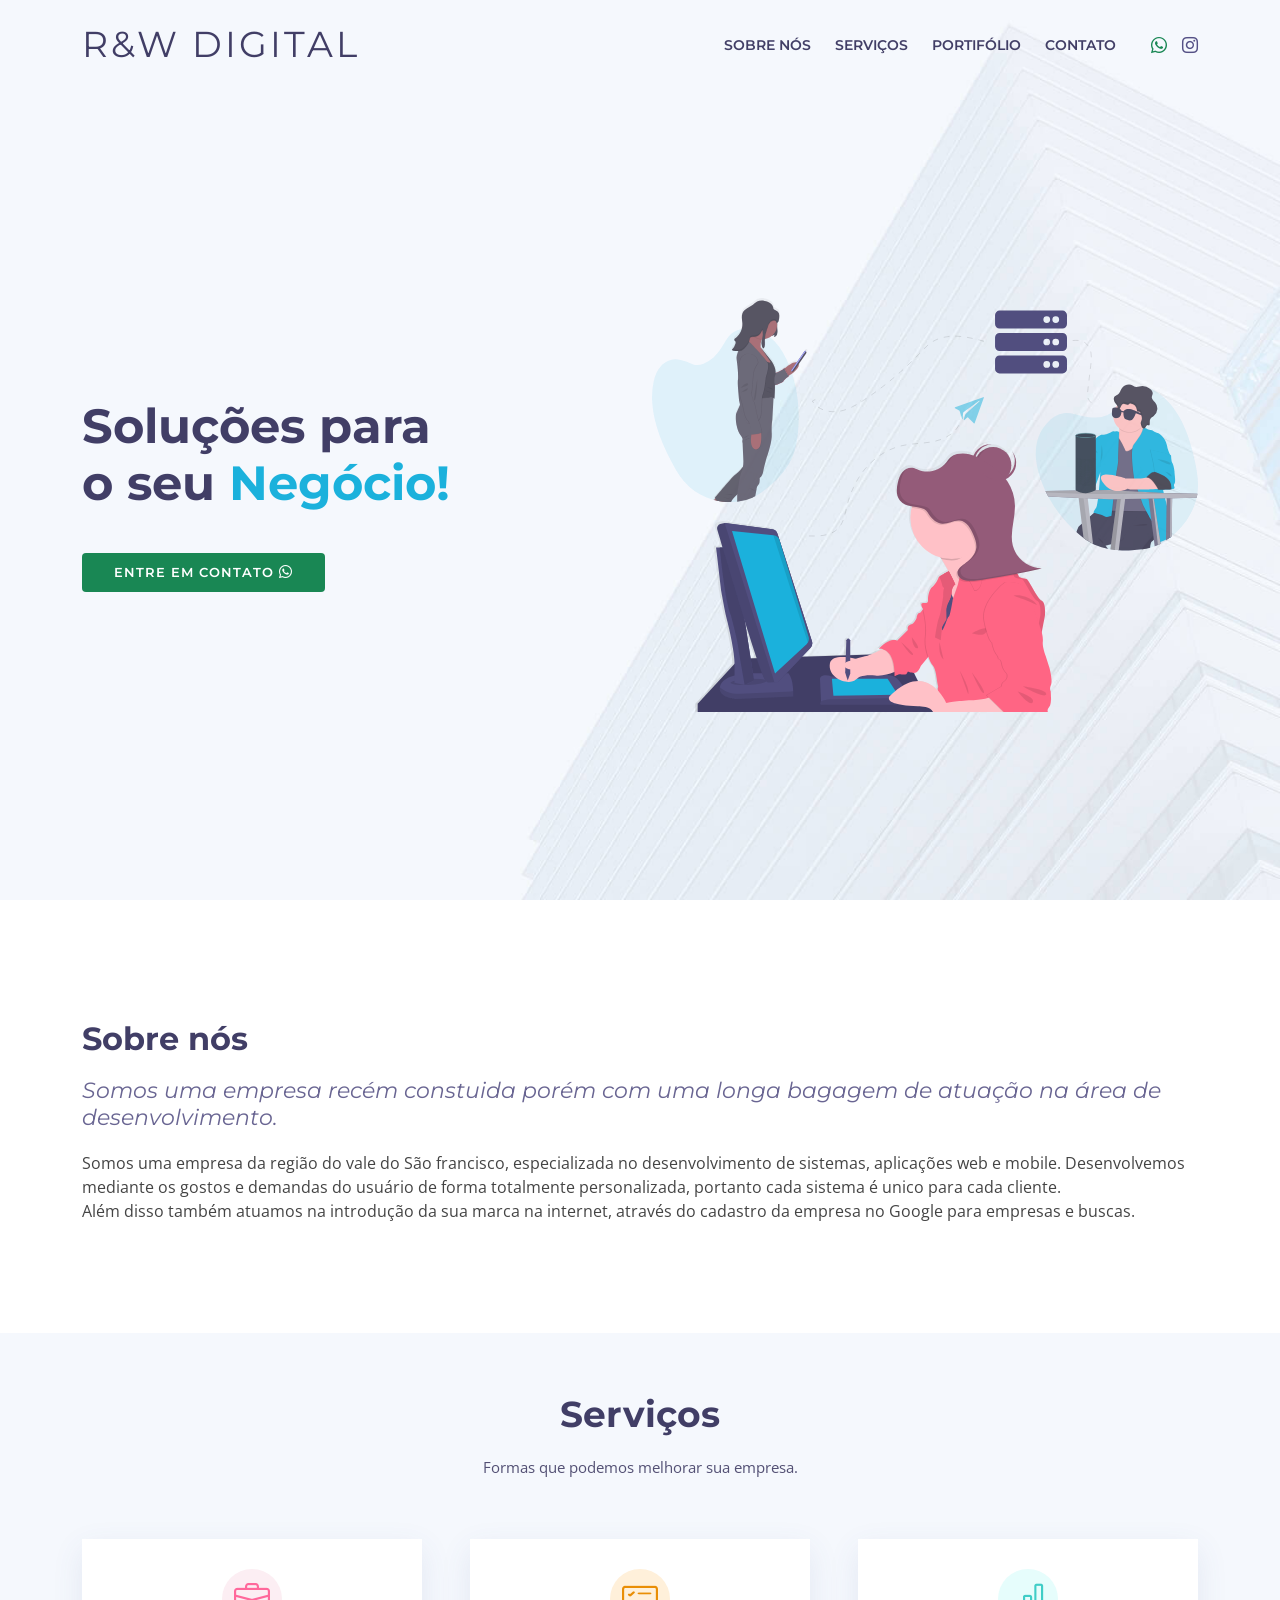
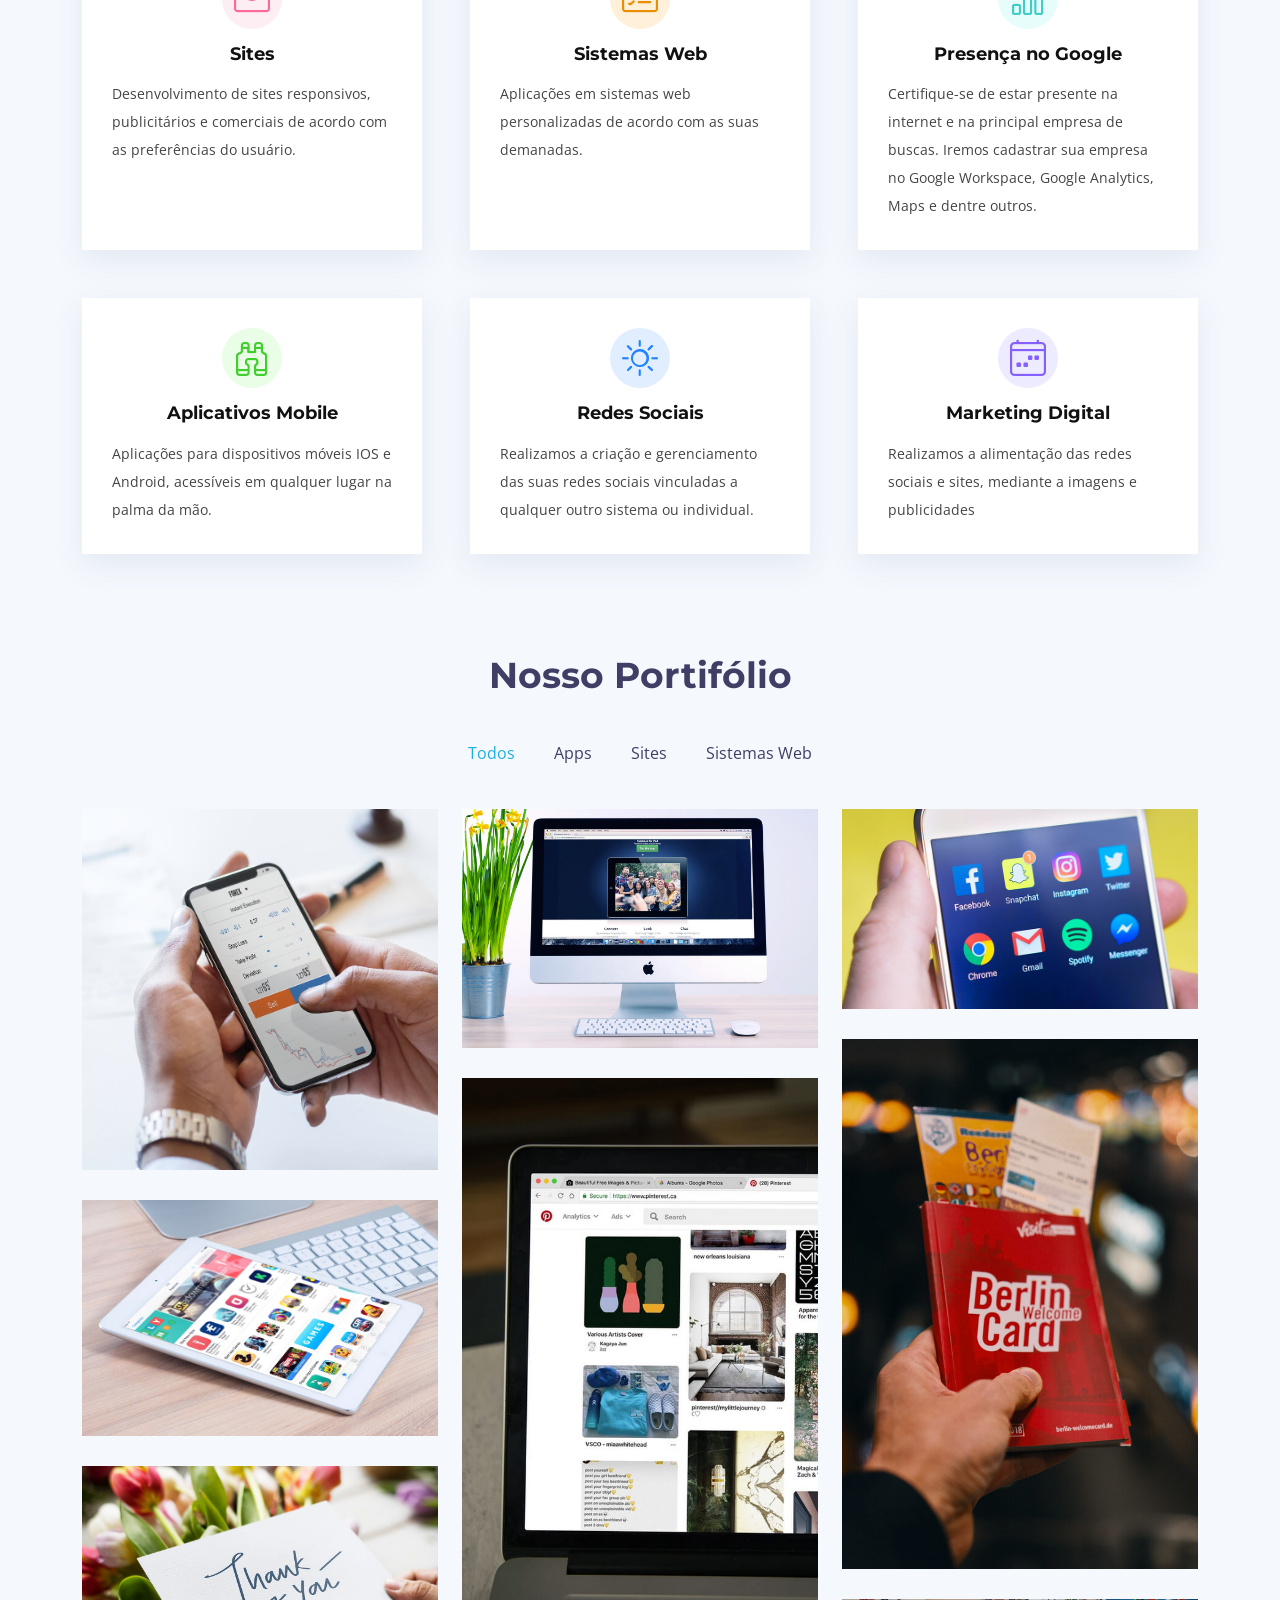
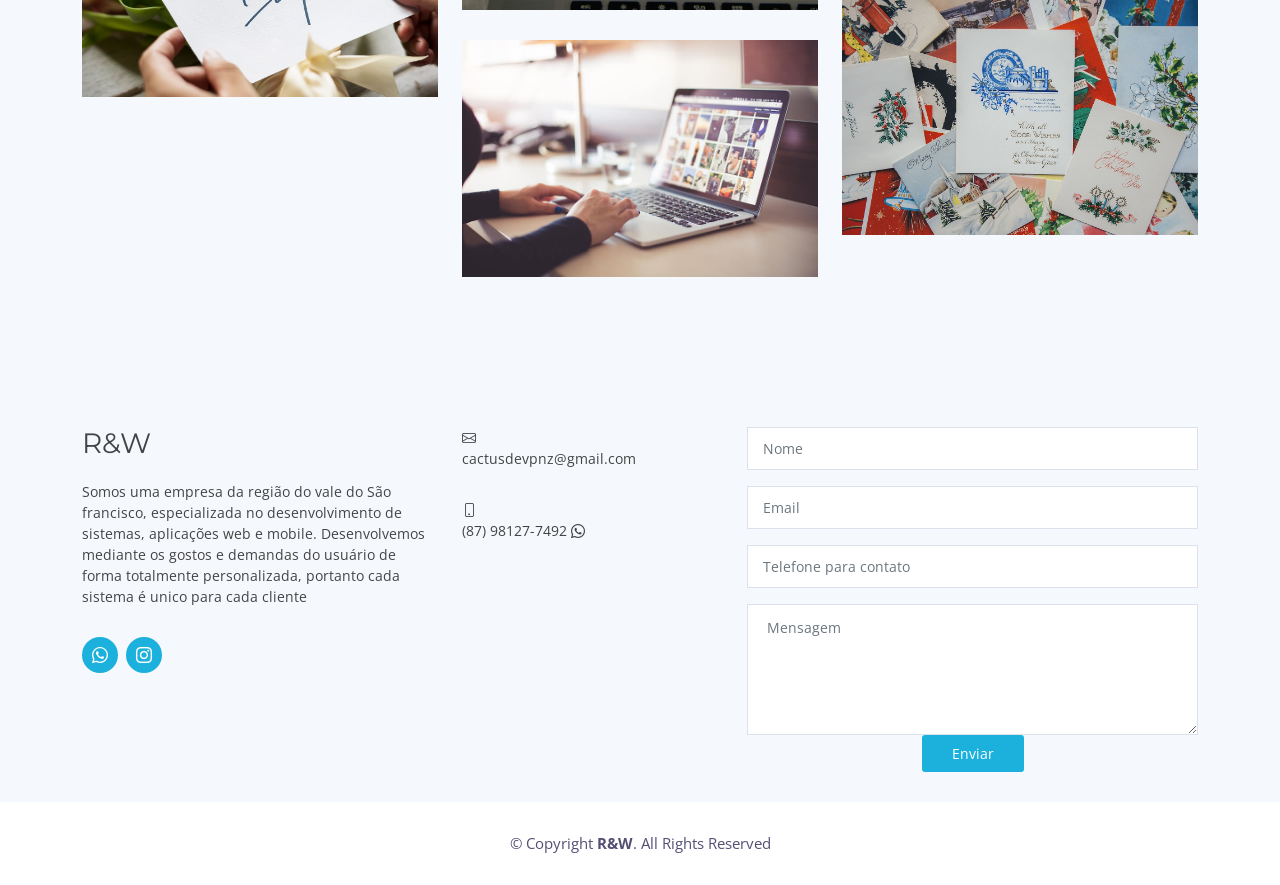
==== commit efbce0b0: "teste" ====
--- a/index.html
+++ b/index.html
@@ -583,11 +583,11 @@
 
             </div>
           </div>
-          
+
           <div class="col-lg-5 col-md-12 ">
             <form name="contact" method="POST" data-netlify-recaptcha="true" data-netlify="true" class="php-email-form ">
               <div class="form-group ">
-                <input type="text " name="name " class="form-control " id="name " placeholder="Nome " required>
+                <input type="text " name="name " class="form-control " id="name" placeholder="Nome " required>
               </div>
               <div class="form-group mt-3">
                 <input type=" email " class="form-control" name=" email " id="email" placeholder="Email" required>
@@ -599,12 +599,9 @@
               <div class="form-group mt-3">
                 <textarea class="form-control" name=" message " rows=" 5 " placeholder=" Mensagem " required></textarea>
               </div>
-              <div class="my-3">
-                <div class="loading">Loading</div>
-                <div class="error-message"></div>
-                <div class="sent-message">Mensagem enviada, entraremos em contato assim que possivel. Obrigado!</div>
-              </div>
+
               <div data-netlify-recaptcha="true"></div>
+
               <div class="text-center"><button type="submit">Enviar</button></div>
             </form>
           </div>
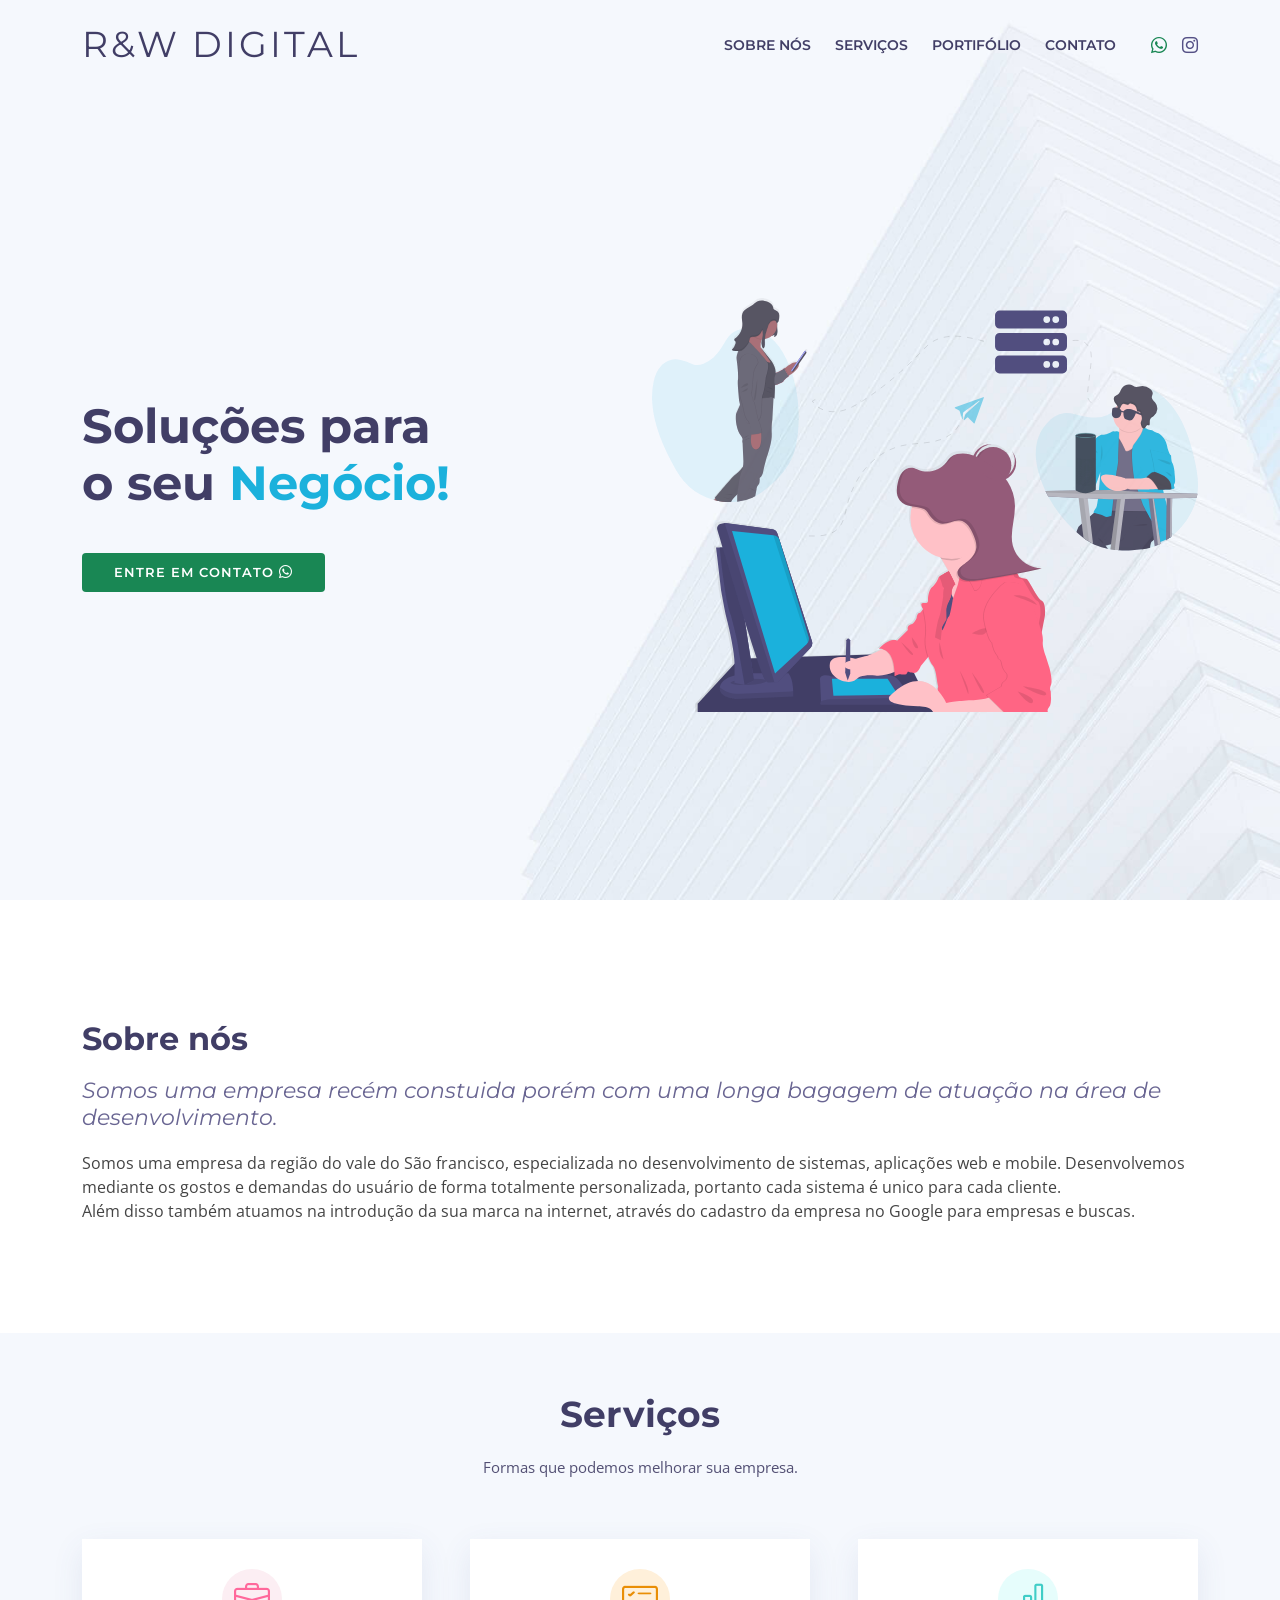
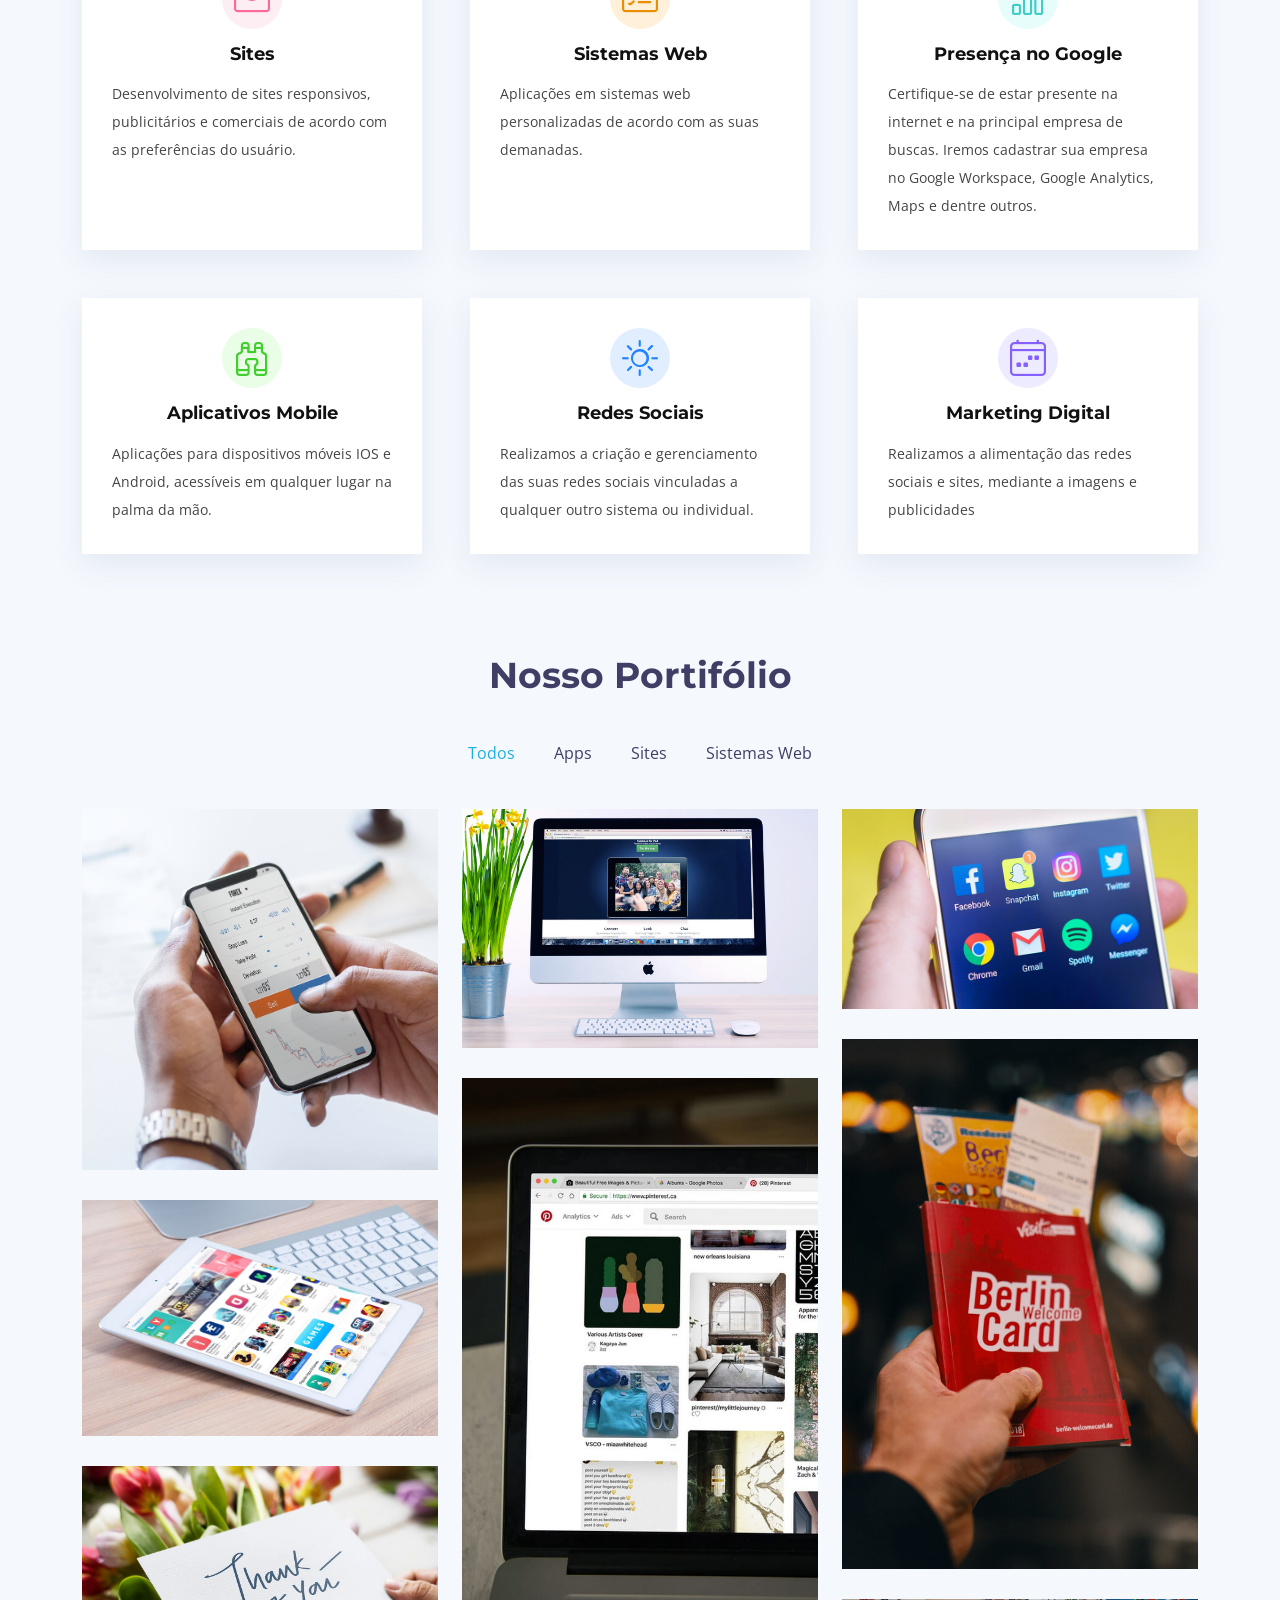
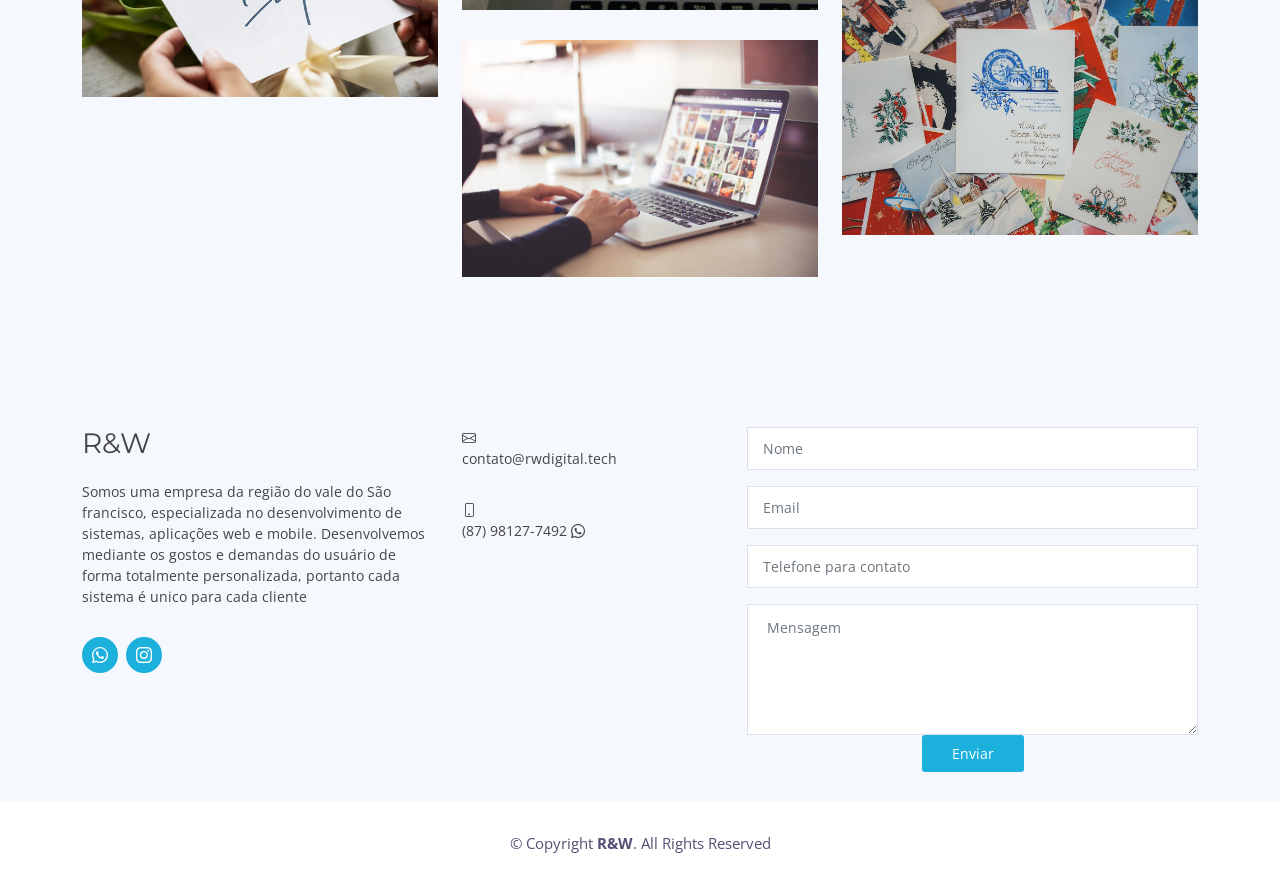
==== commit 3436c250: "form" ====
--- a/index.html
+++ b/index.html
@@ -569,7 +569,7 @@
 
               <div>
                 <i class=" bi bi-envelope "></i>
-                <p>cactusdevpnz@gmail.com</p>
+                <p>contato@rwdigital.tech</p>
               </div>
 
               <div>
@@ -585,7 +585,7 @@
           </div>
 
           <div class="col-lg-5 col-md-12 ">
-            <form name="contact" method="POST" data-netlify-recaptcha="true" data-netlify="true" class="php-email-form ">
+            <form name="contato" method="POST" data-netlify-recaptcha="true" data-netlify="true" class="php-email-form ">
               <div class="form-group ">
                 <input type="text " name="name " class="form-control " id="name" placeholder="Nome " required>
               </div>
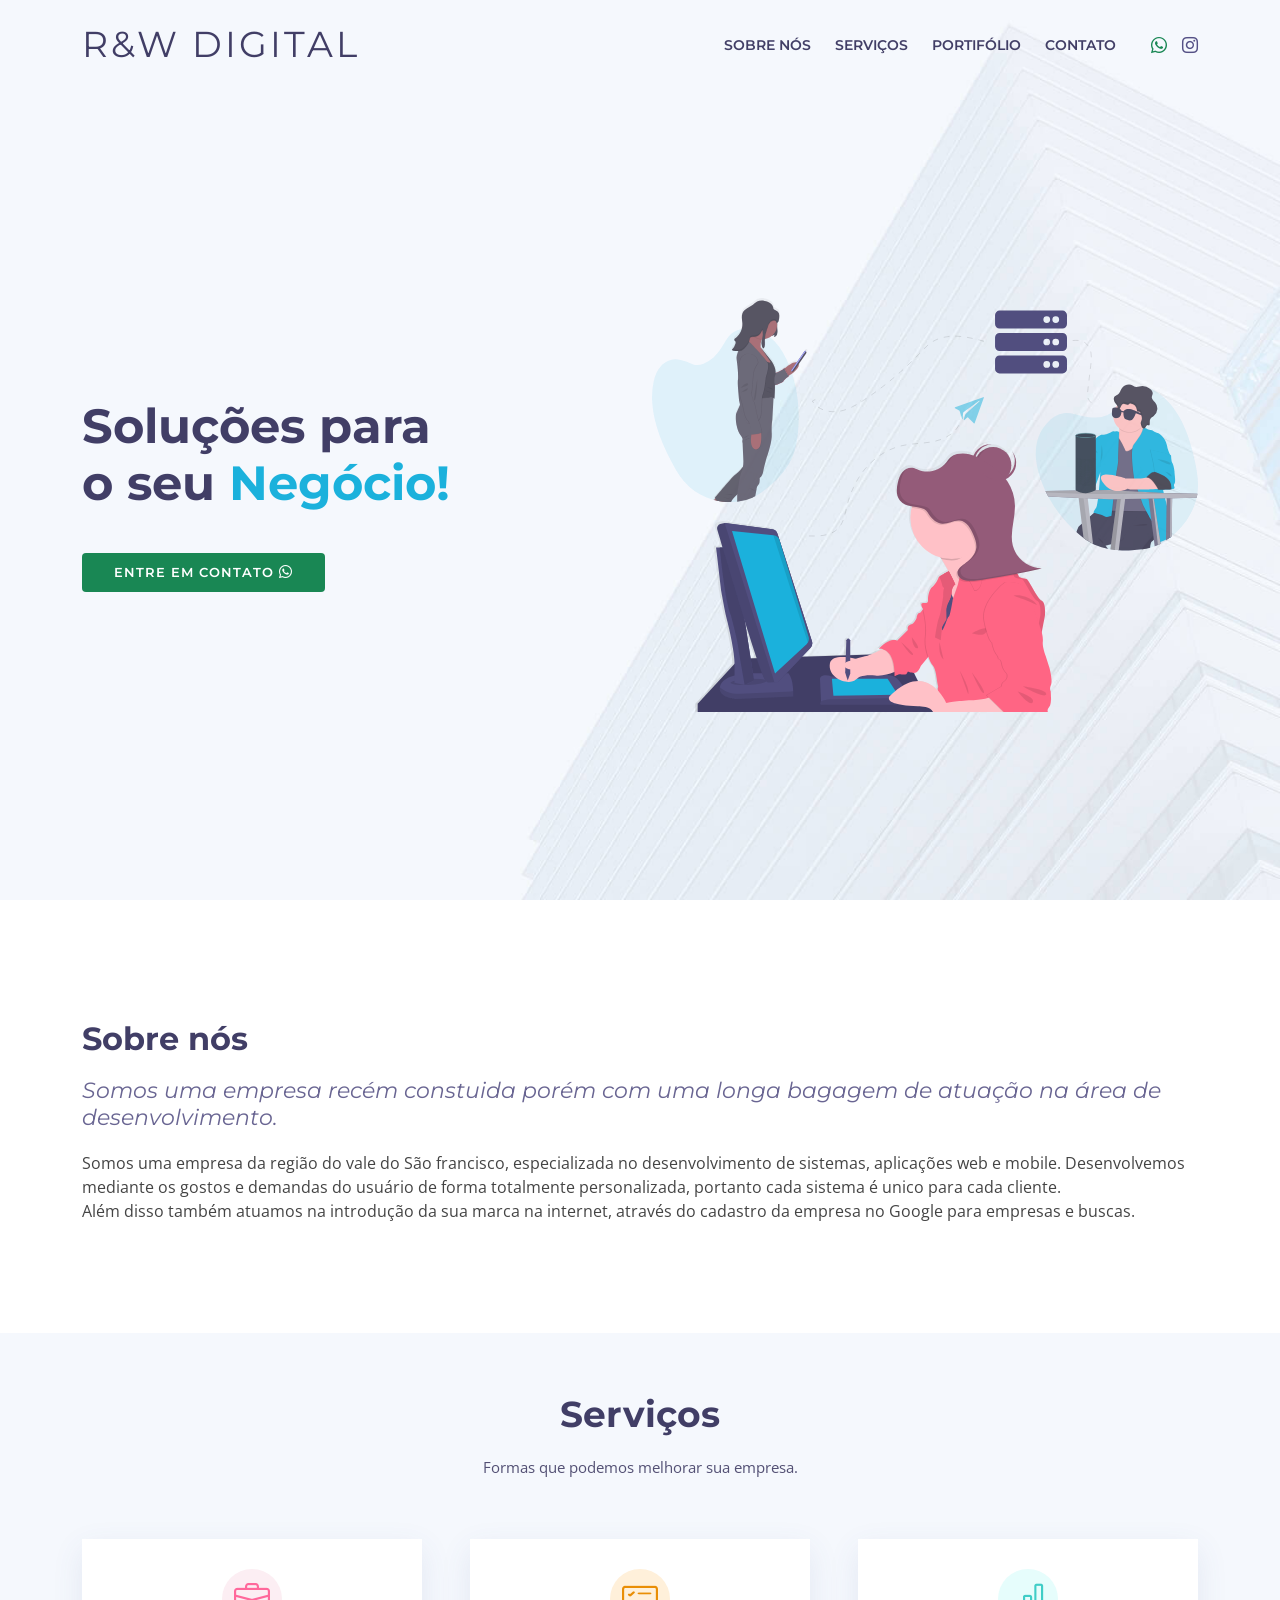
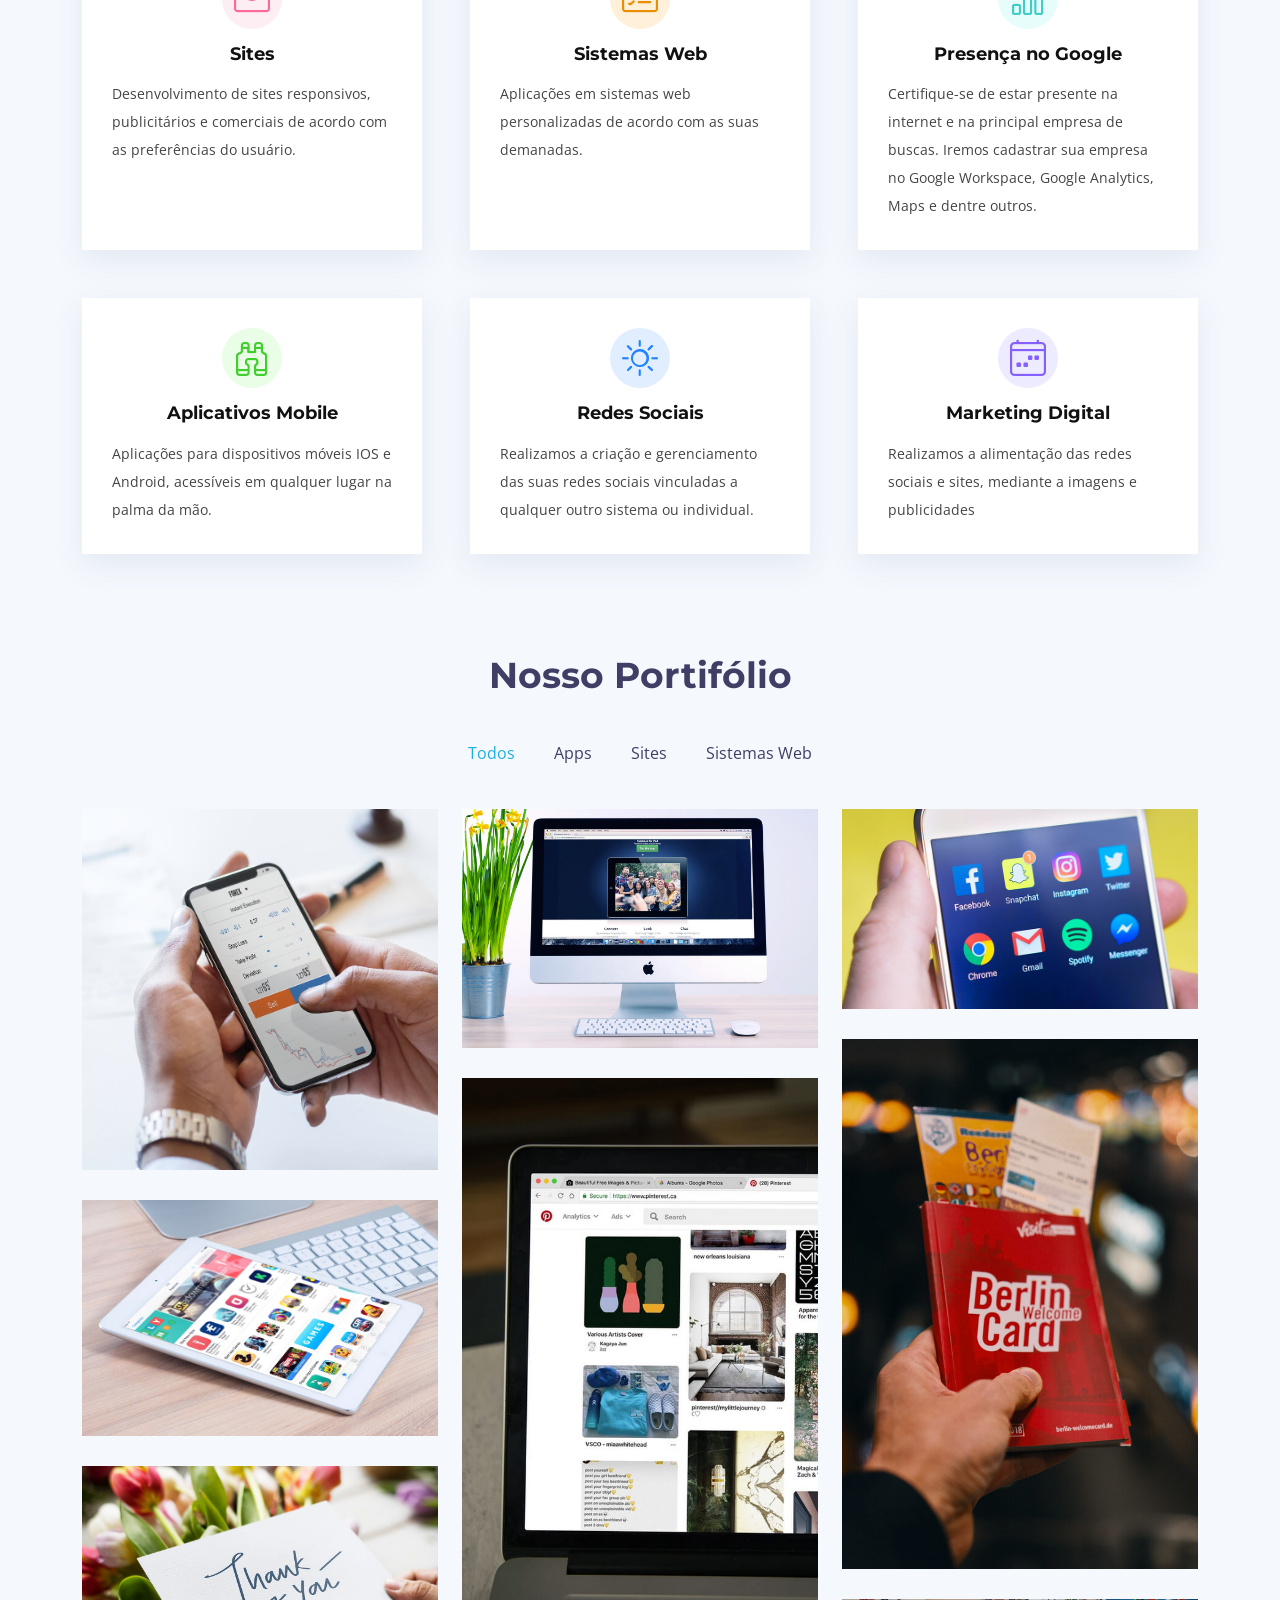
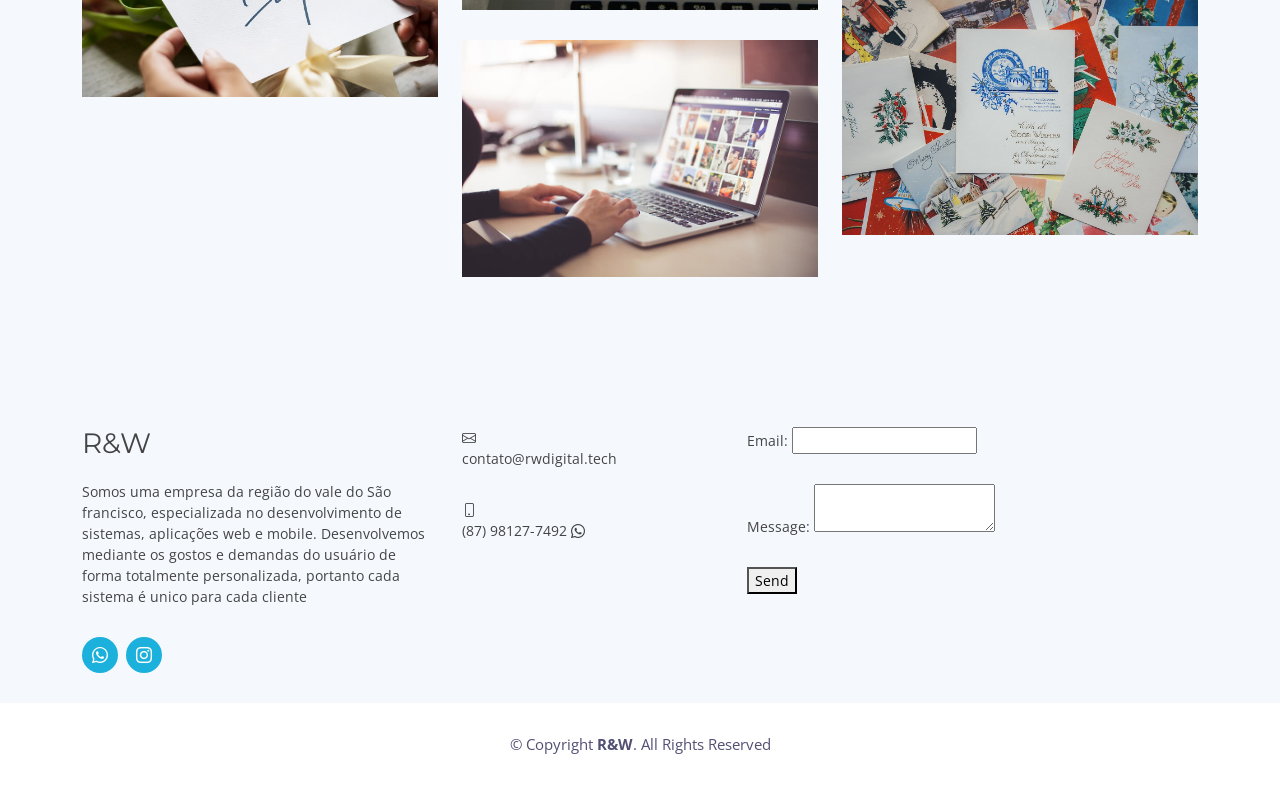
==== commit 1c4b9160: "form" ====
--- a/index.html
+++ b/index.html
@@ -585,6 +585,7 @@
           </div>
 
           <div class="col-lg-5 col-md-12 ">
+            <!--
             <form name="contato" method="POST" data-netlify-recaptcha="true" data-netlify="true" class="php-email-form ">
               <div class="form-group ">
                 <input type="text " name="name " class="form-control " id="name" placeholder="Nome " required>
@@ -603,7 +604,30 @@
               <div data-netlify-recaptcha="true"></div>
 
               <div class="text-center"><button type="submit">Enviar</button></div>
-            </form>
+            </form> -->
+
+            <form
+  name="contact"
+  method="POST"
+  data-netlify-recaptcha="true"
+  data-netlify="true"
+>
+  <p>
+    <label>
+      Email: <input type="text" name="name" />
+    </label>
+  </p>
+  <p>
+    <label>
+      Message: <textarea name="message"></textarea>
+    </label>
+  </p>
+  <div data-netlify-recaptcha="true"></div>
+  <p>
+    <button type="submit">Send</button>
+  </p>
+</form>
+
           </div>
 
         </div>
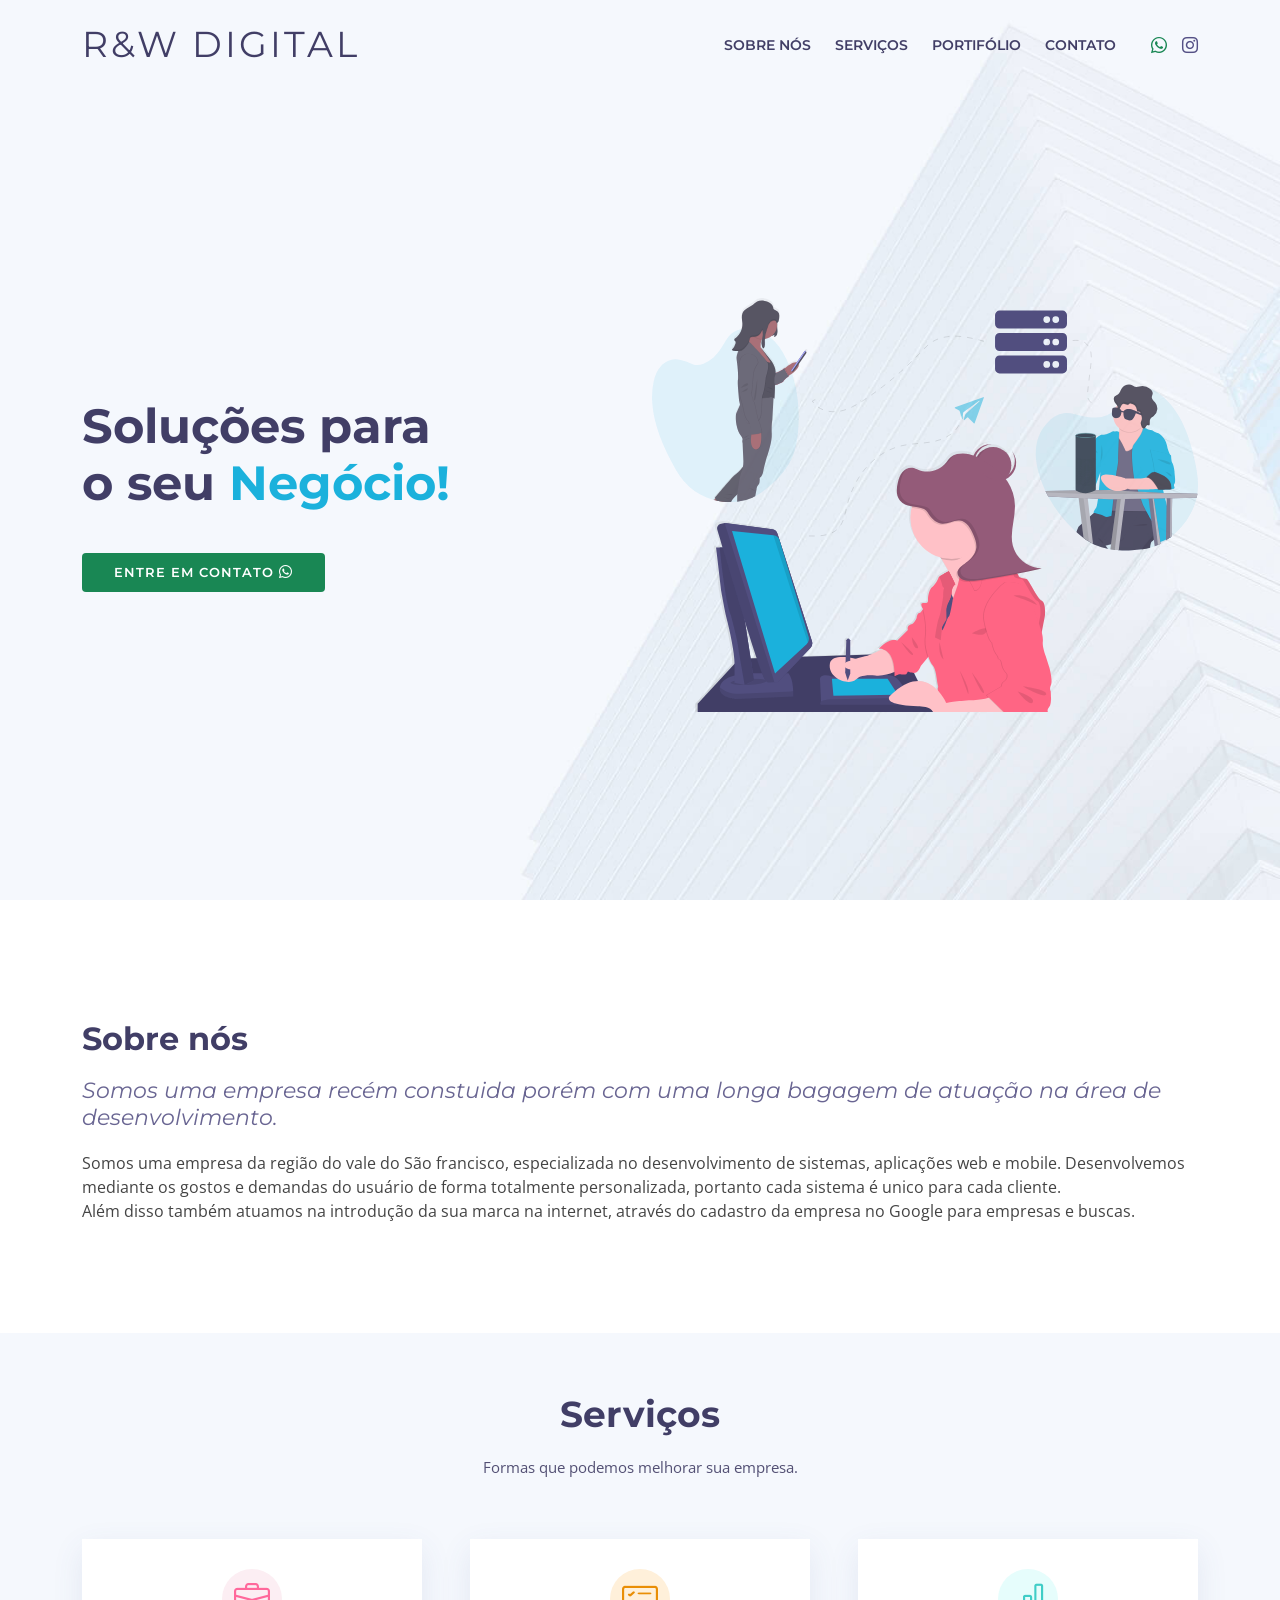
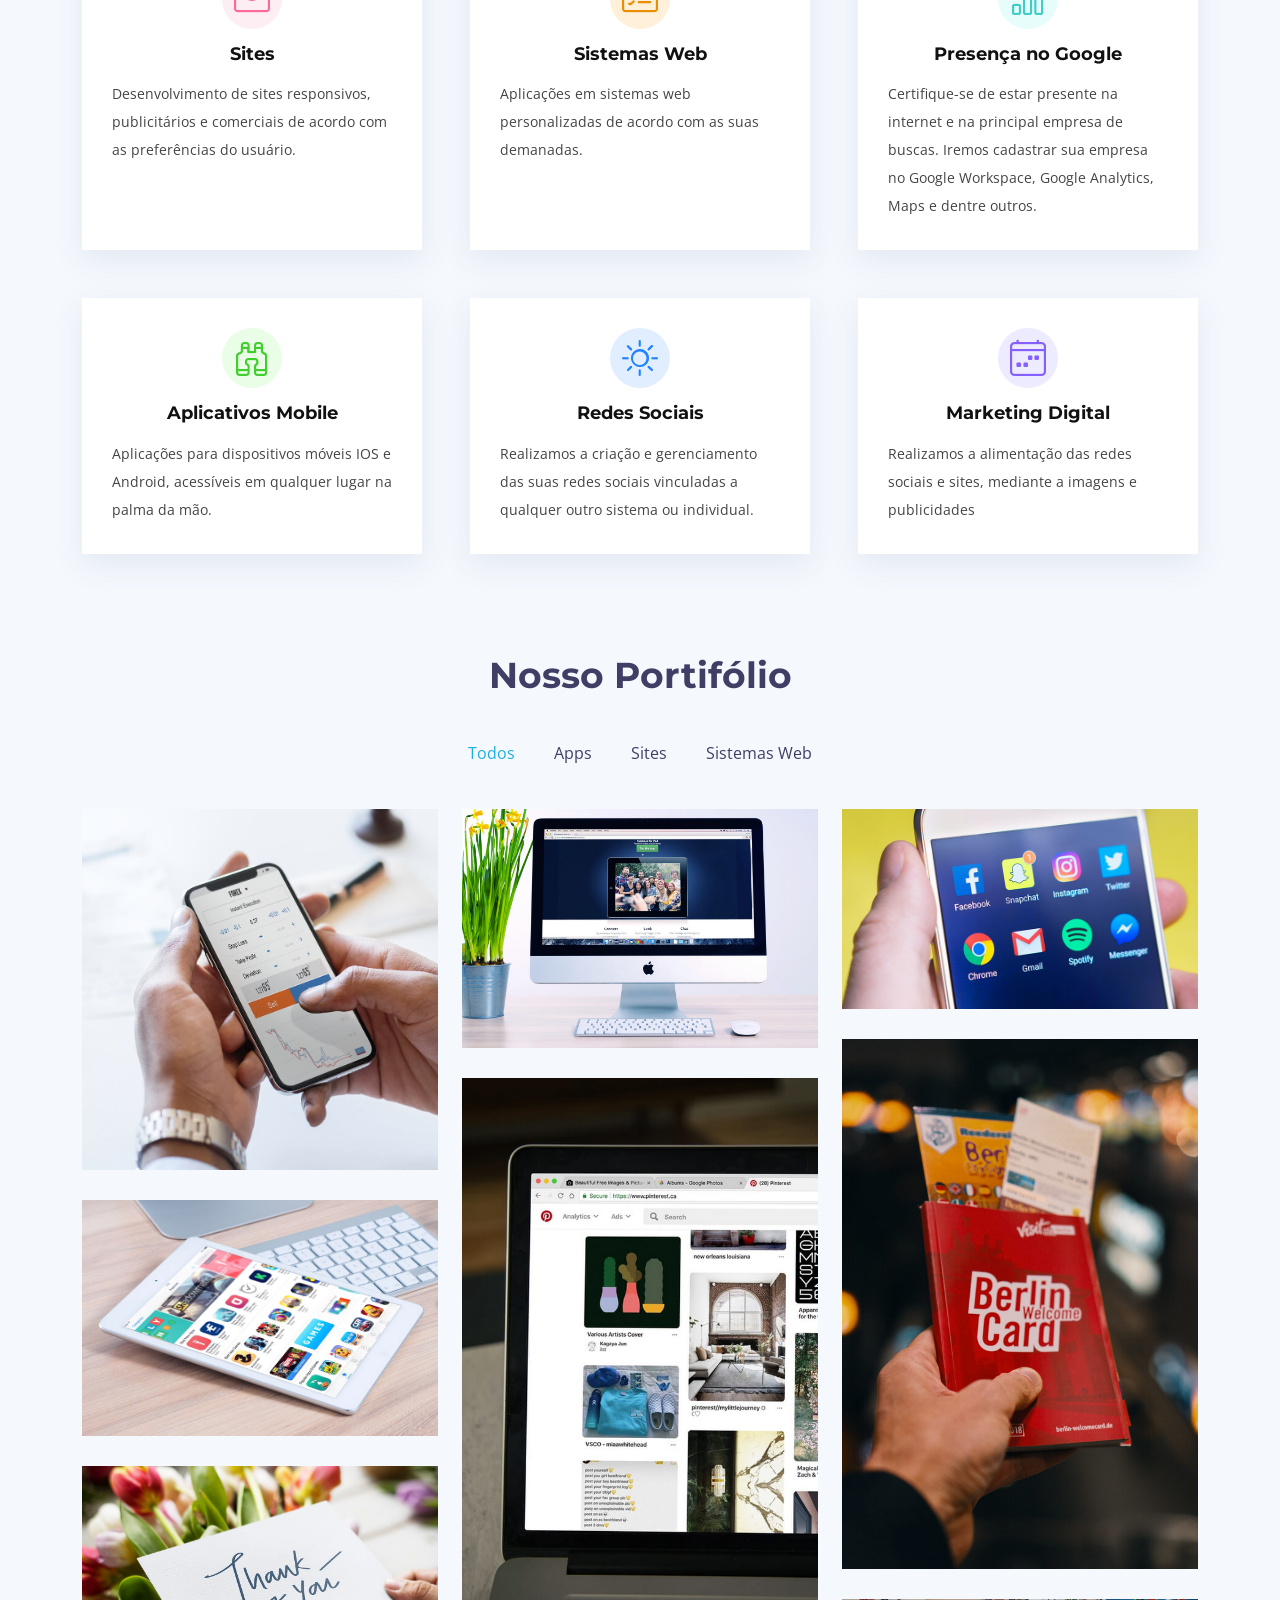
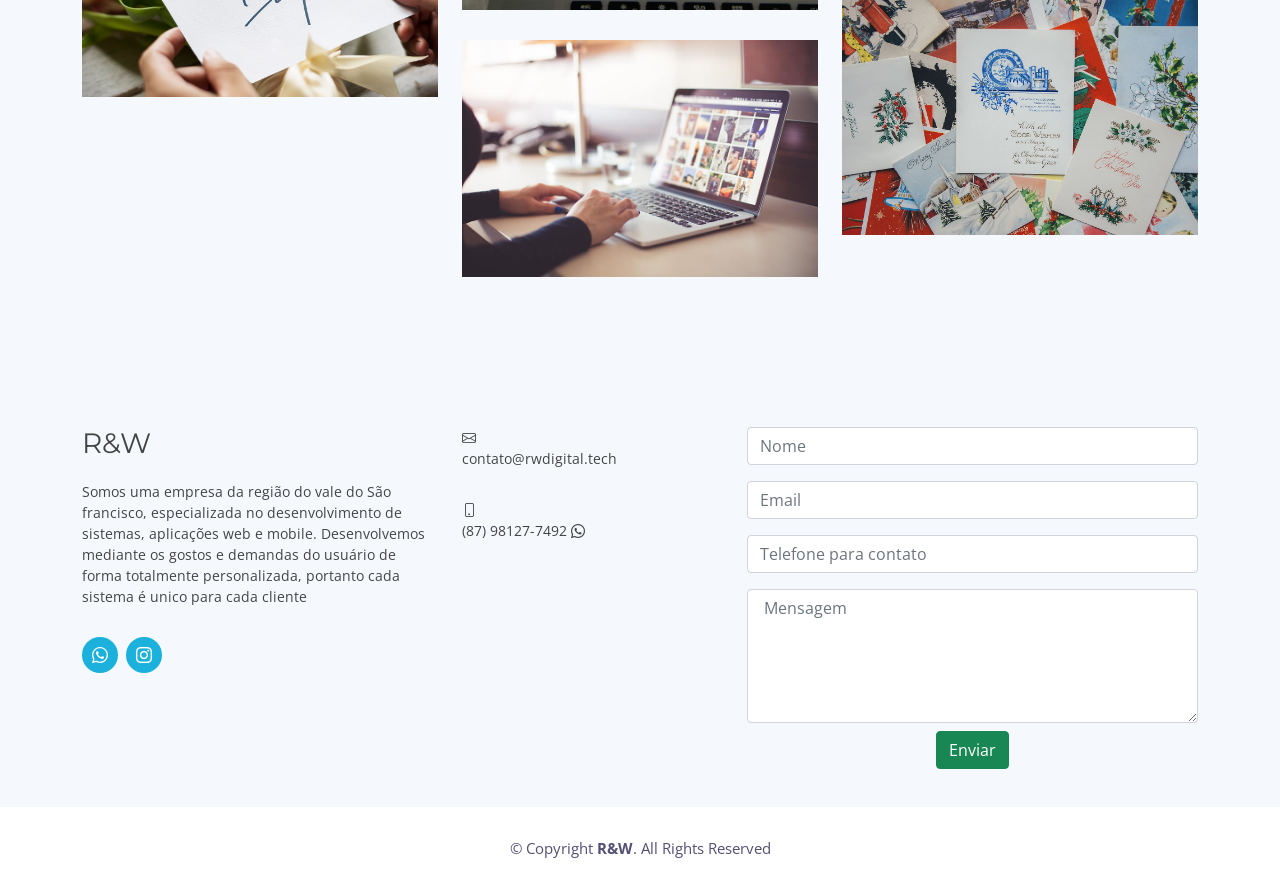
==== commit 5972eb73: "form ntlf" ====
--- a/index.html
+++ b/index.html
@@ -585,8 +585,8 @@
           </div>
 
           <div class="col-lg-5 col-md-12 ">
-            <!--
-            <form name="contato" method="POST" data-netlify-recaptcha="true" data-netlify="true" class="php-email-form ">
+            
+            <form name="contato" method="POST" data-netlify-recaptcha="true" data-netlify="true">
               <div class="form-group ">
                 <input type="text " name="name " class="form-control " id="name" placeholder="Nome " required>
               </div>
@@ -603,30 +603,10 @@
 
               <div data-netlify-recaptcha="true"></div>
 
-              <div class="text-center"><button type="submit">Enviar</button></div>
-            </form> -->
-
-            <form
-  name="contact"
-  method="POST"
-  data-netlify-recaptcha="true"
-  data-netlify="true"
->
-  <p>
-    <label>
-      Email: <input type="text" name="name" />
-    </label>
-  </p>
-  <p>
-    <label>
-      Message: <textarea name="message"></textarea>
-    </label>
-  </p>
-  <div data-netlify-recaptcha="true"></div>
-  <p>
-    <button type="submit">Send</button>
-  </p>
-</form>
+              <div class="text-center p-2"><button class=" btn btn-success" type="submit">Enviar</button></div>
+            </form>
+
+
 
           </div>
 
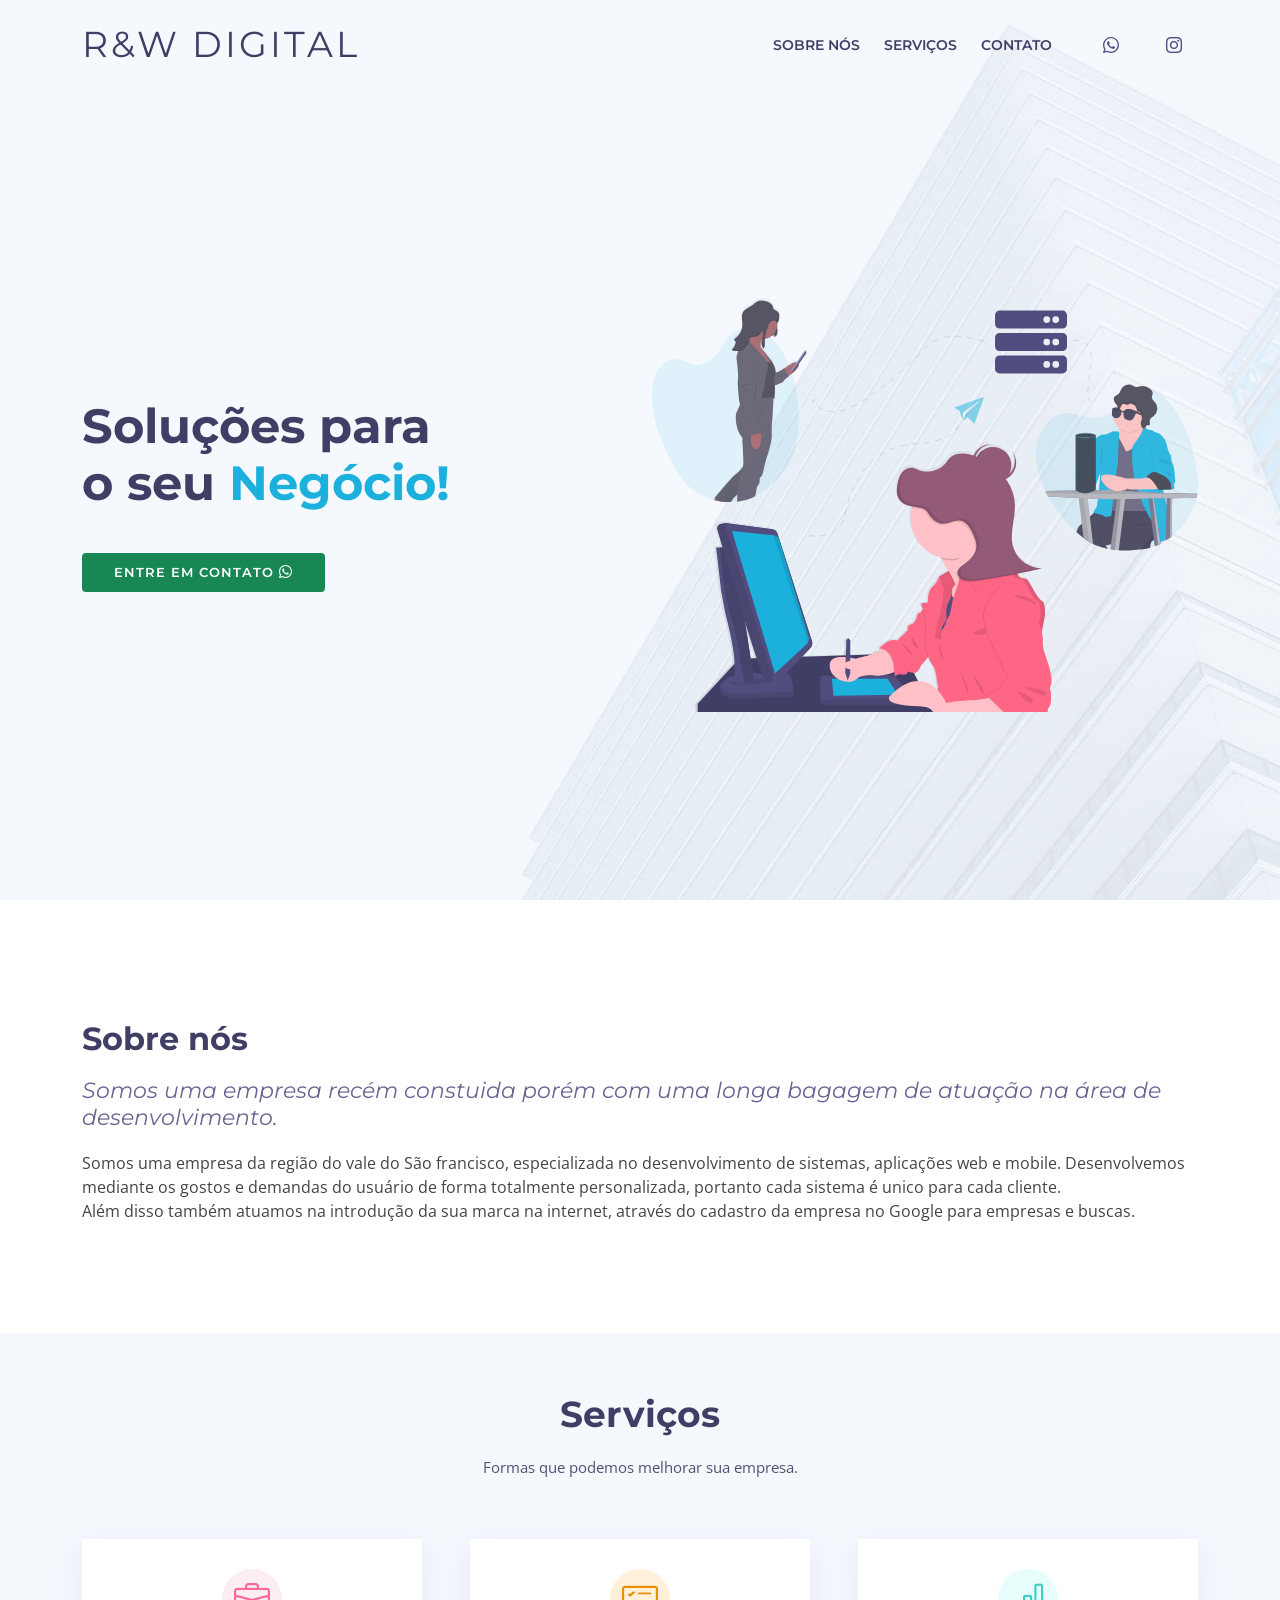
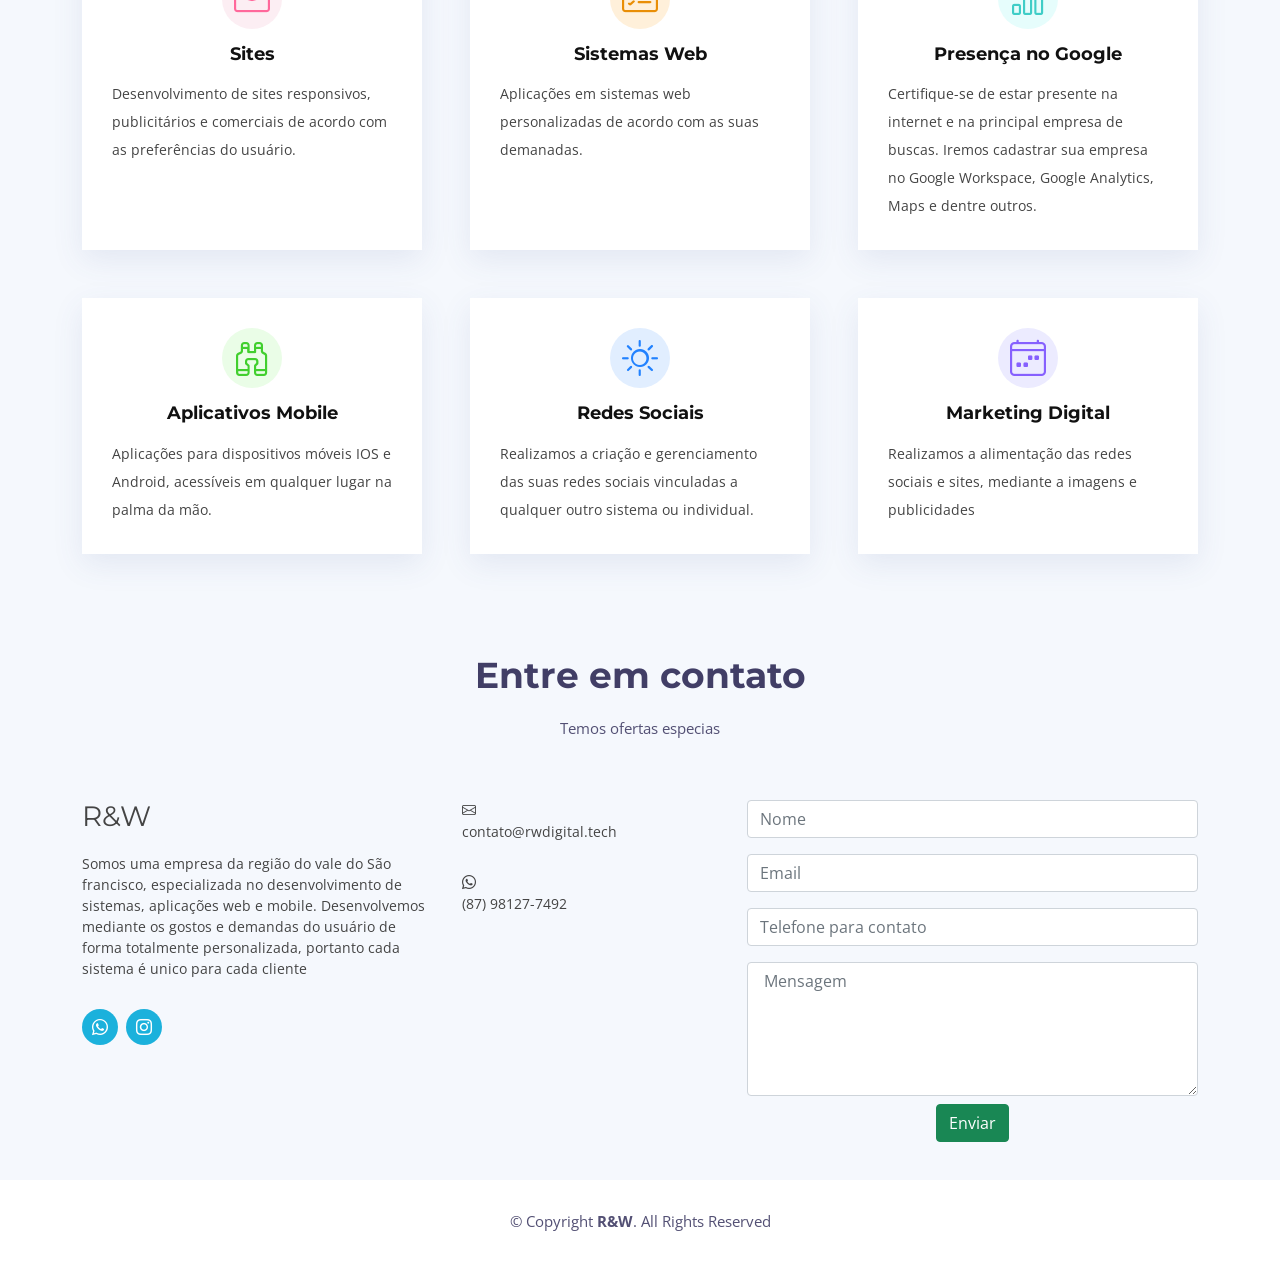
==== commit 8a2f811c: "ajustes" ====
--- a/index.html
+++ b/index.html
@@ -5,9 +5,9 @@
   <meta charset="utf-8">
   <meta content="width=device-width, initial-scale=1.0" name="viewport">
   <meta name="google-site-verification" content="Ckf6EqKa-P6KI727UfQ0Tz6dDLnNfq3krtAMqOIWmUk" />
-  <title>R&W</title>
-  <meta content="" name="description">
-  <meta content="" name="keywords">
+  <title>R&W Digital</title>
+  <meta content="Temos soluções digitais para seu negócio. acesse e saiba mais" name="description">
+  <meta content="sites, desenvolvimento web, criação de sites, aplicativos, mobile, digital" name="keywords">
 
   <!-- Favicons -->
   <link href="assets/img/favicon.png" rel="icon">
@@ -64,7 +64,7 @@
         <ul>
           <li><a class="nav-link scrollto" href="#about">Sobre nós</a></li>
           <li><a class="nav-link scrollto" href="#services">Serviços</a></li>
-          <li><a class="nav-link scrollto " href="#portfolio">Portifólio</a></li>
+          <!--<li><a class="nav-link scrollto " href="#portfolio">Portifólio</a></li>-->
           <li><a class="nav-link scrollto" href="#footer">Contato</a></li>
         </ul>
         <i class="bi bi-list mobile-nav-toggle"></i>
@@ -72,8 +72,8 @@
       <!-- .navbar -->
 
       <div class="social-links">
-        <a href="https://wa.me/+5587981277492" class=""><i class="bi bi-whatsapp btn-outline-success"></i></a>
-        <a href="#" class="instagram"><i class="bi bi-instagram"></i></a>
+        <a href="https://wa.me/+5587981277492" target="_blank" class="nav-link scrollto"><i class="bi bi-whatsapp"></i></a>
+        <a href="https://www.instagram.com/rewdigitalpnz/" target="_blank" class="nav-link scrollto"><i class="bi bi-instagram"></i></a>
       </div>
 
     </div>
@@ -216,8 +216,8 @@
       </div>
     </section><!-- End Services Section -->
 
-    <!-- ======= Features Section ======= -->
-    <!-- Seção a avaliar o corte 
+    <!-- ======= Features Section ======= 
+    Seção a avaliar o corte 
 
     <section id=" features " class=" features ">
       <div class=" container " data-aos=" fade-up ">
@@ -265,9 +265,12 @@
         </div>
 
       </div>
-    </section><!-- End Features Section -->
-
-    <!-- ======= Portfolio Section ======= -->
+
+    </section>
+    
+     End Features Section -->
+
+    <!-- ======= Portfolio Section =======
     <section id="portfolio" class=" portfolio section-bg ">
       <div class="container" data-aos=" fade-up ">
 
@@ -435,7 +438,7 @@
         </div>
 
       </div>
-    </section><!-- End Portfolio Section -->
+    </section> End Portfolio Section -->
 
 
     <!-- ======= Testimonials Section ======= -->
@@ -541,7 +544,15 @@
   <!-- ======= Footer ======= -->
   <footer id="footer" class=" section-bg ">
     <div class=" footer-top ">
+
       <div class=" container ">
+
+        <header class="section-header">
+          <h3>Entre em contato</h3>
+          <p>Temos ofertas especias</p>
+        </header>
+
+       
 
         <div class=" row ">
 
@@ -553,8 +564,8 @@
                 personalizada, portanto cada sistema é unico para cada cliente
               </p>
               <div class=" social-links ">
-                <a href=" https://wa.me/+5587981277492 " class=" "><i class=" bi bi-whatsapp "></i></a>
-                <a href=" # " class=" instagram "><i class=" bi bi-instagram "></i></a>
+                <a href="https://wa.me/+5587981277492" target="_blank" class=" "><i class=" bi bi-whatsapp "></i></a>
+                <a href="https://www.instagram.com/rewdigitalpnz/ " target="_blank" class=" instagram "><i class=" bi bi-instagram "></i></a>
               </div>
             </div>
           </div>
@@ -573,8 +584,8 @@
               </div>
 
               <div>
-                <i class=" bi bi-phone "></i>
-                <p> (87) 98127-7492 <i class=" bi bi-whatsapp "></i></p>
+                <i class="  bi bi-whatsapp "></i>
+                <p> (87) 98127-7492 <i class=" "></i></p>
                 <span>
                  
                   
@@ -601,7 +612,8 @@
                 <textarea class="form-control" name=" message " rows=" 5 " placeholder=" Mensagem " required></textarea>
               </div>
 
-              <div data-netlify-recaptcha="true"></div>
+              <div data-netlify-recaptcha="true" require
+              d></div>
 
               <div class="text-center p-2"><button class=" btn btn-success" type="submit">Enviar</button></div>
             </form>
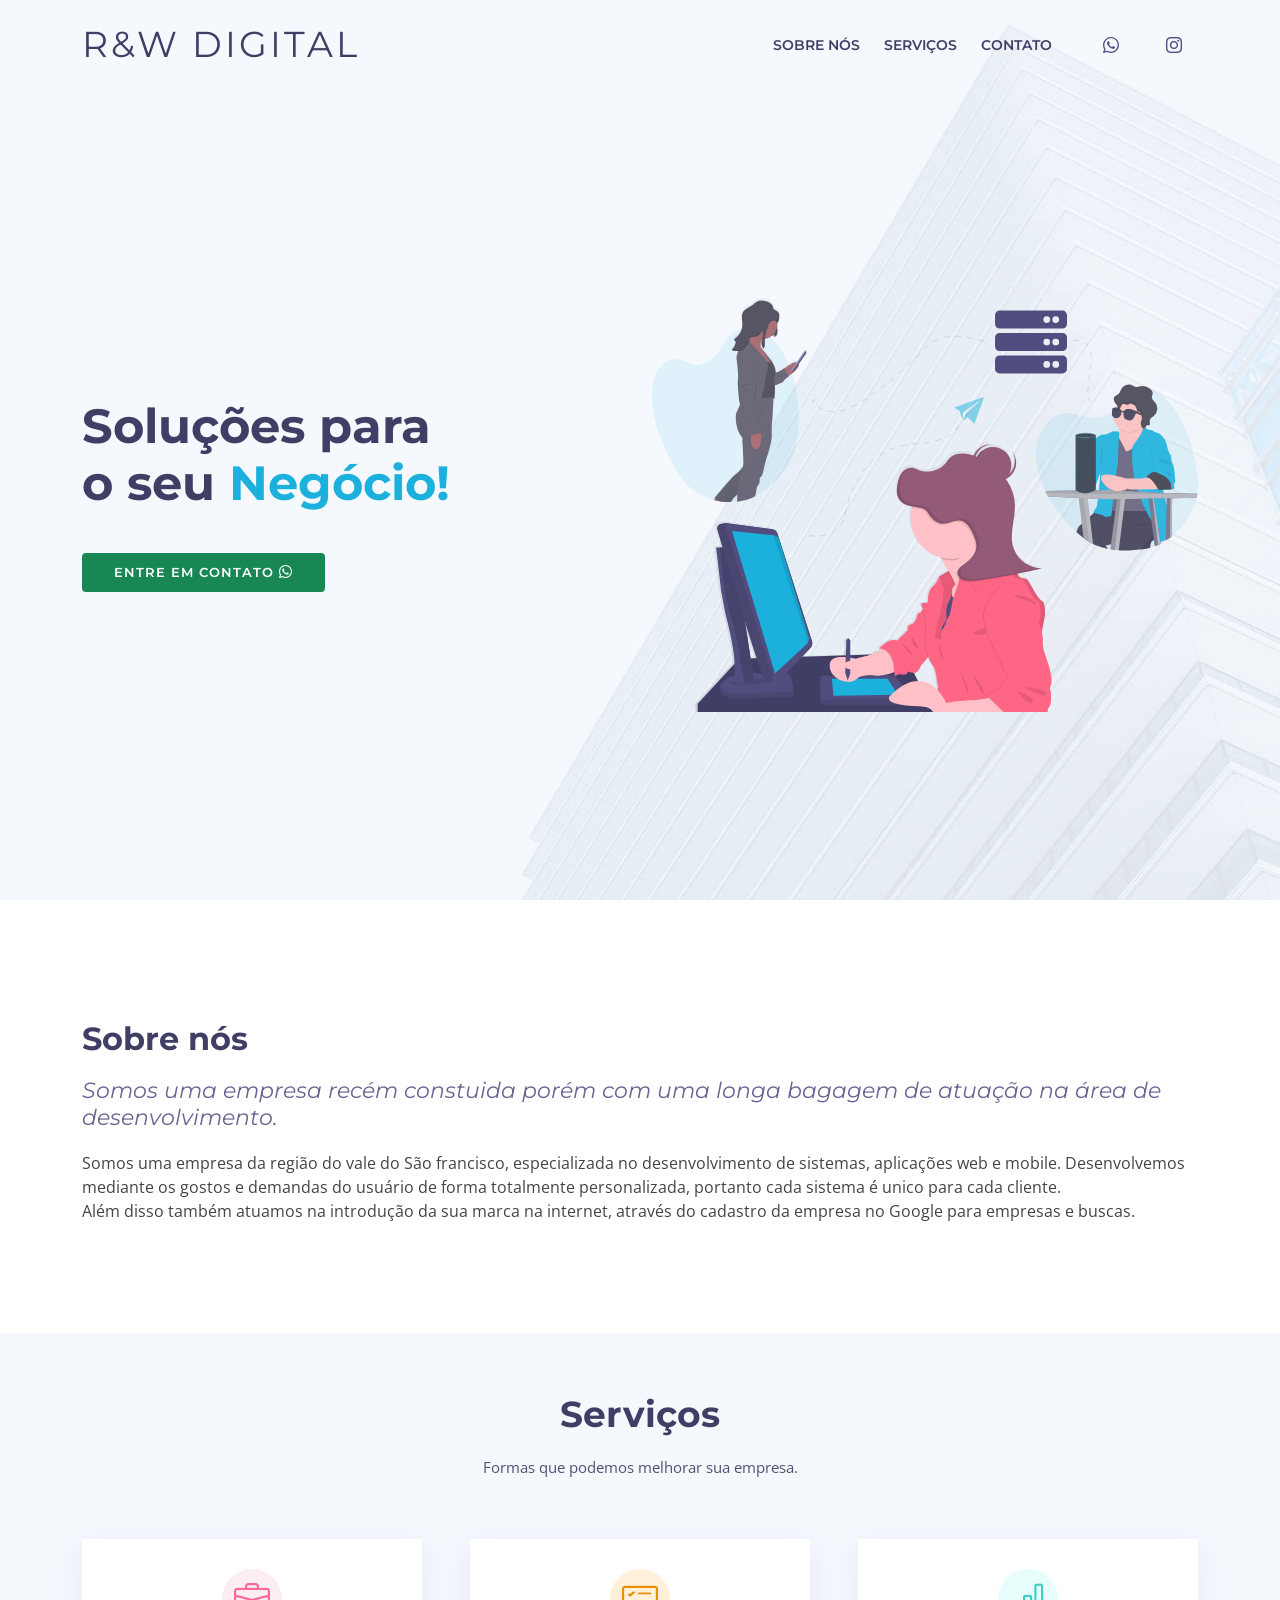
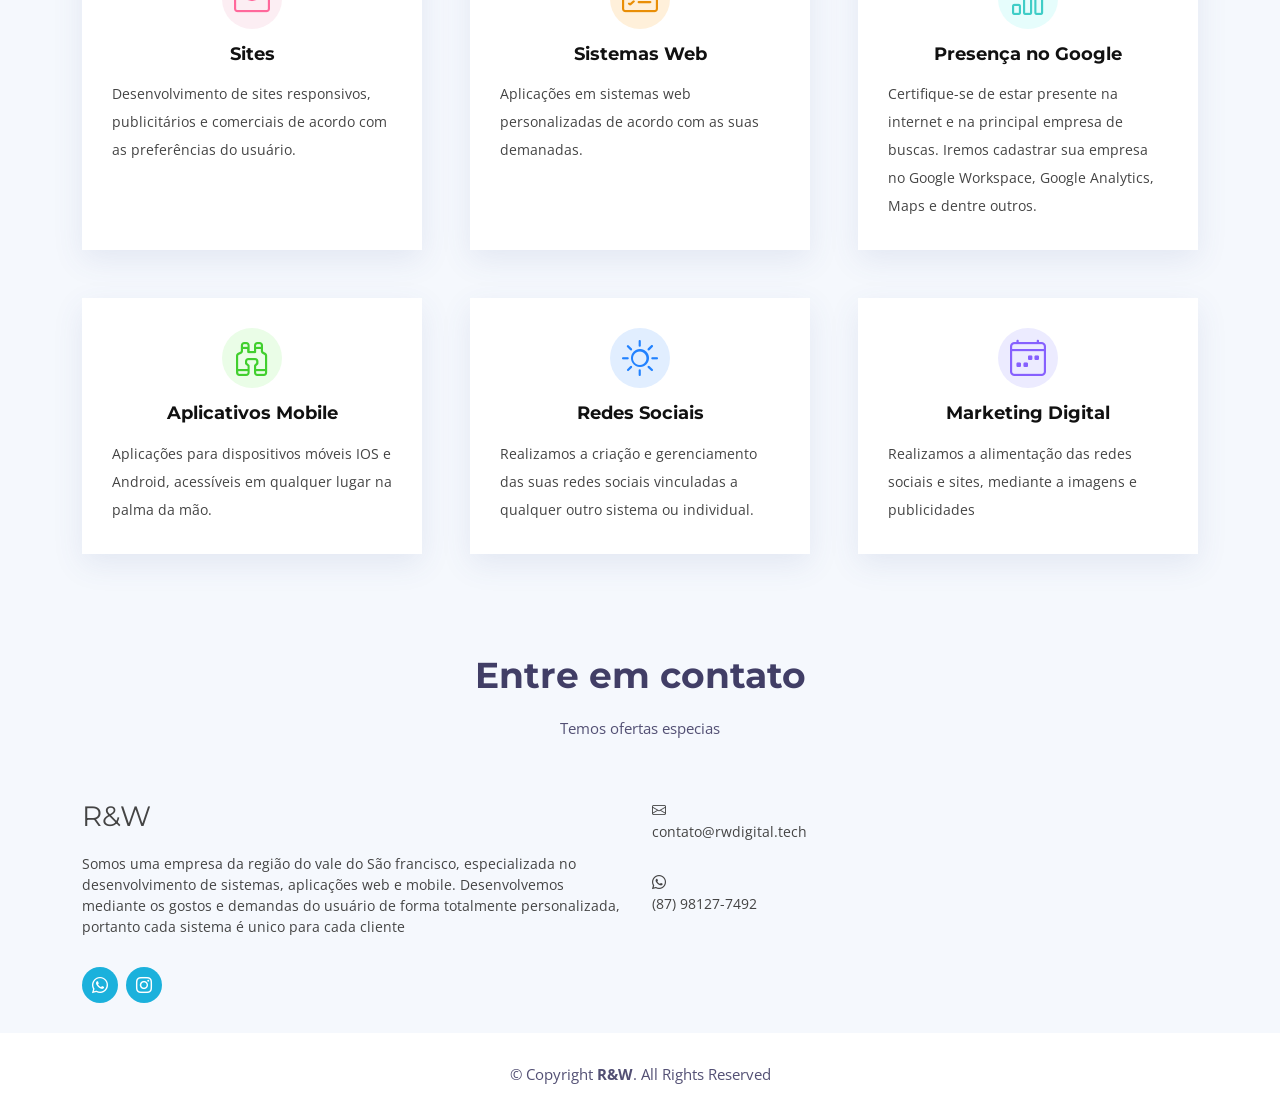
==== commit 8b7e0b6c: "retirando o form" ====
--- a/index.html
+++ b/index.html
@@ -556,7 +556,7 @@
 
         <div class=" row ">
 
-          <div class=" col-lg-4 col-md-6 ">
+          <div class=" col ">
             <div class=" contact-about ">
               <h3>R&W</h3>
               <p>Somos uma empresa da região do vale do São francisco, especializada no desenvolvimento de sistemas,
@@ -570,7 +570,7 @@
             </div>
           </div>
 
-          <div class=" col-lg-3 col-md-6 ">
+          <div class=" col">
             <div class=" info ">
               <!-- Endereço fisico 
           <div>
@@ -595,32 +595,7 @@
             </div>
           </div>
 
-          <div class="col-lg-5 col-md-12 ">
-            
-            <form name="contato" method="POST" data-netlify-recaptcha="true" data-netlify="true">
-              <div class="form-group ">
-                <input type="text " name="name " class="form-control " id="name" placeholder="Nome " required>
-              </div>
-              <div class="form-group mt-3">
-                <input type=" email " class="form-control" name=" email " id="email" placeholder="Email" required>
-              </div>
-              <div class=" form-group mt-3 ">
-                <input type= "text" class="form-control" name="subject" id="subject" placeholder="Telefone para contato"
-                  required>
-              </div>
-              <div class="form-group mt-3">
-                <textarea class="form-control" name=" message " rows=" 5 " placeholder=" Mensagem " required></textarea>
-              </div>
-
-              <div data-netlify-recaptcha="true" require
-              d></div>
-
-              <div class="text-center p-2"><button class=" btn btn-success" type="submit">Enviar</button></div>
-            </form>
-
-
-
-          </div>
+         
 
         </div>
 
